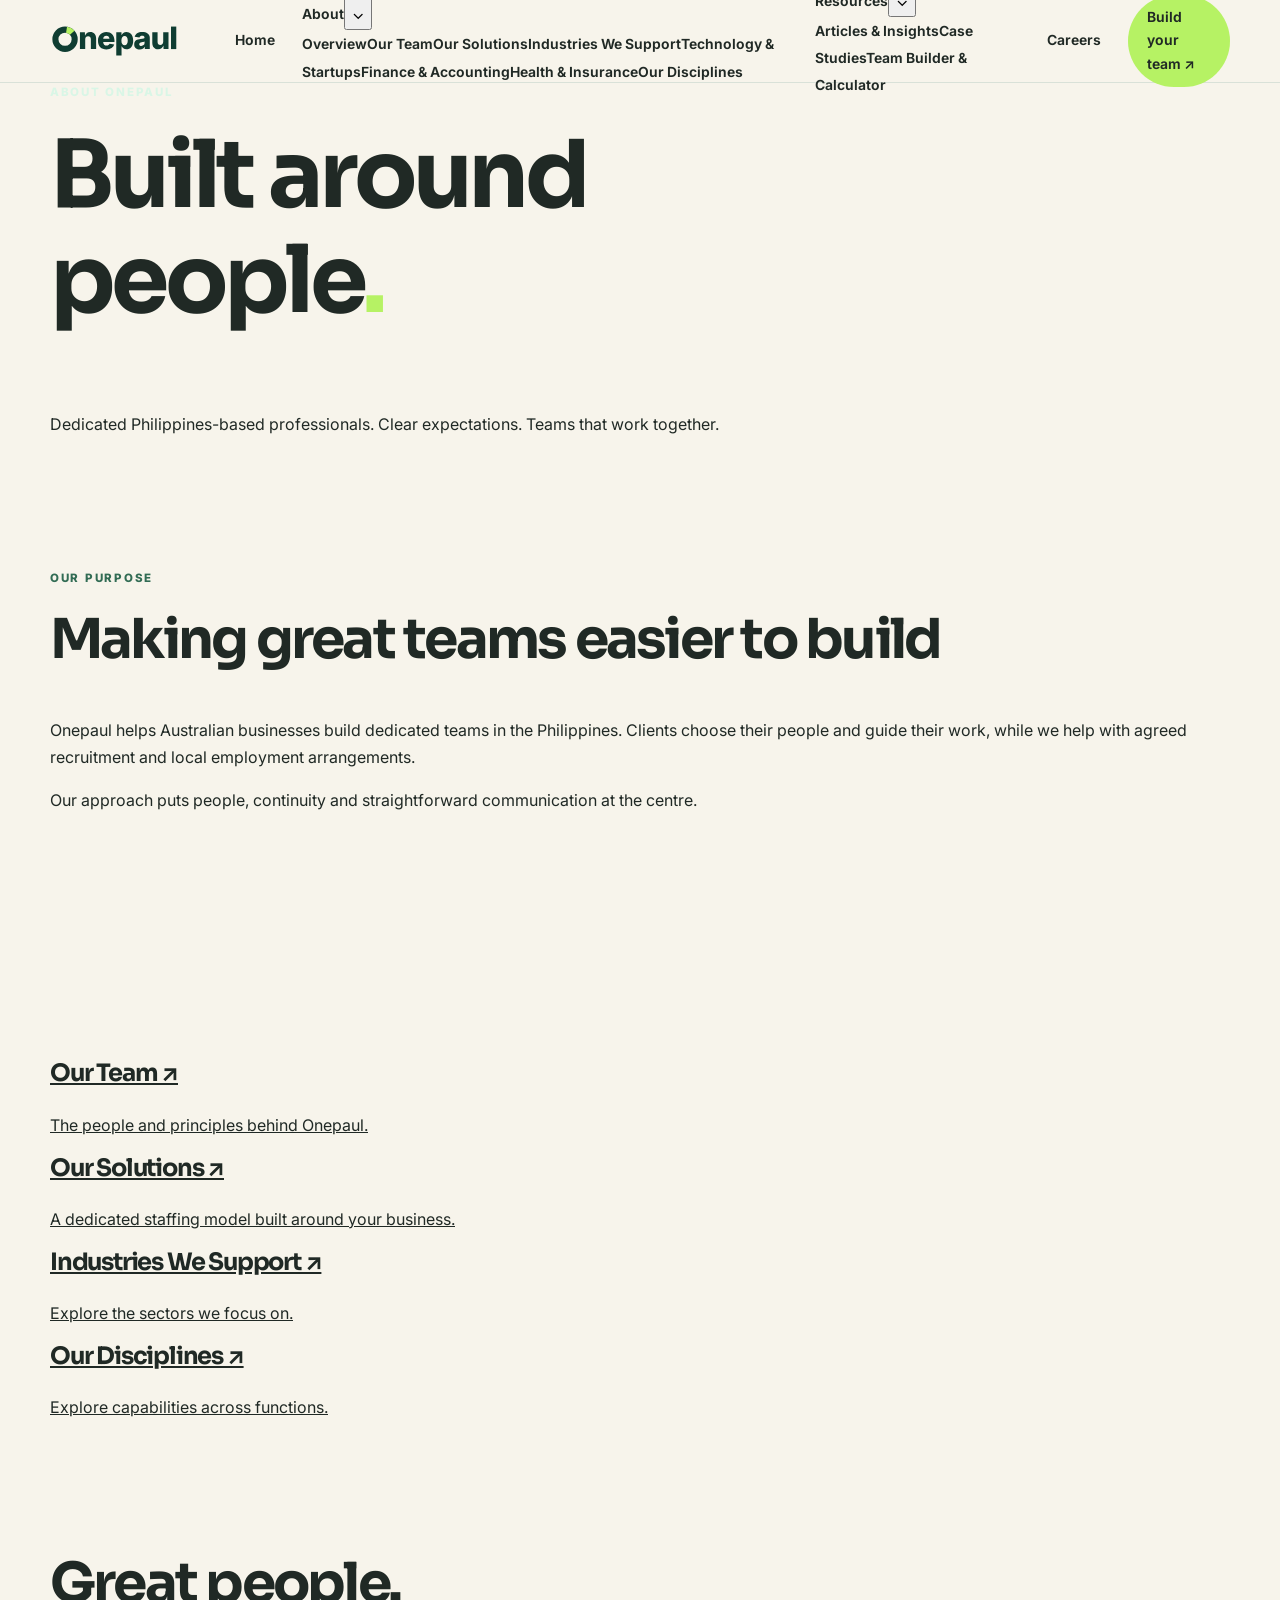
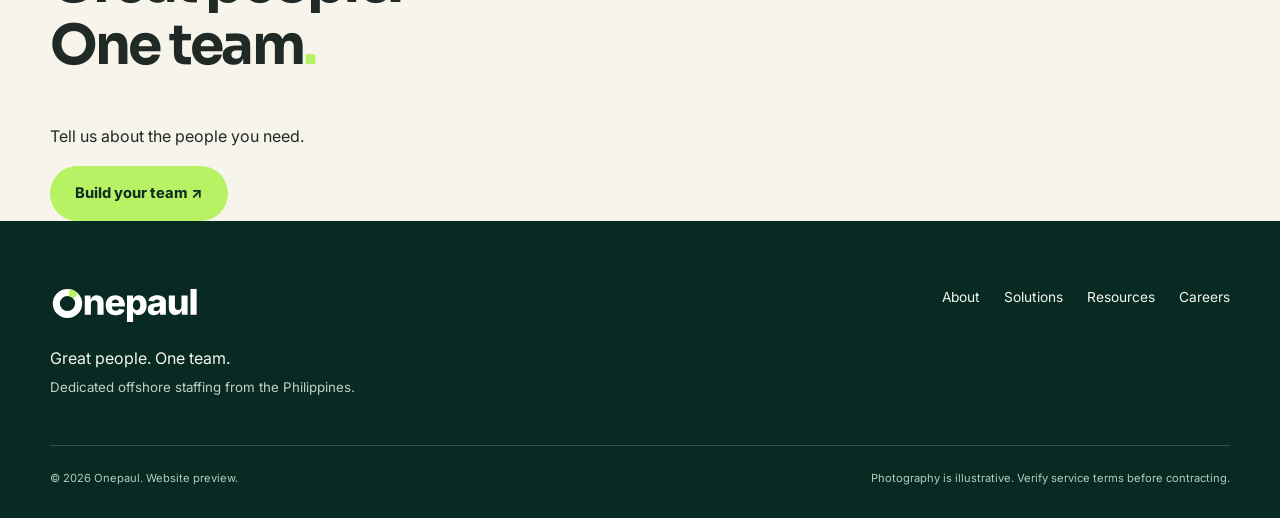
==== about/index.html @ bb3d9148 "Add About page" ====
<!doctype html><html lang="en-AU"><head><meta charset="utf-8"><meta name="viewport" content="width=device-width,initial-scale=1"><meta name="theme-color" content="#0f3d32"><title>About | Onepaul</title><meta name="description" content="Onepaul's people-first approach to dedicated offshore staffing."><link rel="icon" href="/assets/brandmark.svg" type="image/svg+xml"><link rel="preconnect" href="https://fonts.googleapis.com"><link rel="preconnect" href="https://fonts.gstatic.com" crossorigin><link href="https://fonts.googleapis.com/css2?family=Inter:wght@400;500;600;700&family=Sora:wght@400;500;600;700;800&display=swap" rel="stylesheet"><link rel="stylesheet" href="/styles.css"></head><body><header class="header"><div class="shell nav"><a href="/" class="brand" aria-label="Onepaul home"><img src="/assets/logo.svg" alt="Onepaul"></a><button class="menu-btn" type="button" aria-expanded="false" aria-controls="nav-menu">Menu ☰</button><nav id="nav-menu" aria-label="Main navigation"><a href="/">Home</a><div class="nav-dropdown"><a href="/about/">About</a><button type="button" class="submenu-toggle" aria-expanded="false" aria-label="Toggle About menu">⌄</button><div class="submenu"><a href="/about/">Overview</a><a href="/about/team/">Our Team</a><a href="/about/solutions/">Our Solutions</a><a href="/about/industries/">Industries We Support</a><a class="subitem" href="/about/industries/technology-startups/">Technology & Startups</a><a class="subitem" href="/about/industries/finance-accounting/">Finance & Accounting</a><a class="subitem" href="/about/industries/health-insurance/">Health & Insurance</a><a href="/about/disciplines/">Our Disciplines</a></div></div><div class="nav-dropdown"><a href="/resources/">Resources</a><button type="button" class="submenu-toggle" aria-expanded="false" aria-label="Toggle Resources menu">⌄</button><div class="submenu"><a href="/resources/articles/">Articles & Insights</a><a href="/resources/case-studies/">Case Studies</a><a href="/resources/team-builder/">Team Builder & Calculator</a></div></div><a href="/careers/">Careers</a><a class="nav-action" href="/#contact">Build your team ↗</a></nav></div></header><main><section class="subhero"><div class="shell"><p class="eyebrow light">ABOUT ONEPAUL</p><h1>Built around<br>people<span class='lime'>.</span></h1><p>Dedicated Philippines-based professionals. Clear expectations. Teams that work together.</p></div></section><section class="section sub-section"><div class="shell editorial"><p class="eyebrow">OUR PURPOSE</p><h2>Making great teams easier to build</h2><p>Onepaul helps Australian businesses build dedicated teams in the Philippines. Clients choose their people and guide their work, while we help with agreed recruitment and local employment arrangements.</p><p>Our approach puts people, continuity and straightforward communication at the centre.</p></div></section><section class="section sub-section"><div class="shell link-grid"><a class="link-card" href="/about/team/"><h3>Our Team ↗</h3><p>The people and principles behind Onepaul.</p></a><a class="link-card" href="/about/solutions/"><h3>Our Solutions ↗</h3><p>A dedicated staffing model built around your business.</p></a><a class="link-card" href="/about/industries/"><h3>Industries We Support ↗</h3><p>Explore the sectors we focus on.</p></a><a class="link-card" href="/about/disciplines/"><h3>Our Disciplines ↗</h3><p>Explore capabilities across functions.</p></a></div></section><section class="page-cta"><div class="shell"><h2>Great people.<br>One team<span class="lime">.</span></h2><p>Tell us about the people you need.</p><a class="button button-lime" href="/#contact">Build your team ↗</a></div></section></main><footer><div class="shell footer-top"><div><a href="/"><img src="/assets/logo-white.svg" alt="Onepaul"></a><p>Great people. One team.</p><small>Dedicated offshore staffing from the Philippines.</small></div><div class="footer-links"><a href="/about/">About</a><a href="/about/solutions/">Solutions</a><a href="/resources/">Resources</a><a href="/careers/">Careers</a></div></div><div class="shell footer-bottom"><small>© 2026 Onepaul. Website preview.</small><small>Photography is illustrative. Verify service terms before contracting.</small></div></footer><script src="/script.js"></script></body></html>
---- styles.css ----
:root{--green:#0f3d32;--forest:#092f27;--lime:#b6f264;--cream:#f7f4eb;--ink:#202925;--muted:#5b675f;--white:#fff;--radius:18px}*{box-sizing:border-box}html{scroll-behavior:smooth}body{margin:0;background:var(--cream);color:var(--ink);font:16px/1.7 Inter,Arial,sans-serif}h1,h2,h3,p{margin-top:0}h1,h2,h3{font-family:Sora,Inter,sans-serif;line-height:1.13;letter-spacing:-.05em}h1{font-size:clamp(3.4rem,7.3vw,7rem)}h2{font-size:clamp(2.3rem,4.3vw,4.6rem)}h3{font-size:1.5rem}a{color:inherit}button,input,textarea{font:inherit}button,a{ -webkit-tap-highlight-color:transparent}a:focus-visible,button:focus-visible,summary:focus-visible{outline:3px solid #75b529;outline-offset:4px}.shell{width:min(1180px,calc(100% - 48px));margin:auto}.header{position:sticky;top:0;z-index:30;background:rgba(247,244,235,.97);border-bottom:1px solid #d9e1d8;backdrop-filter:blur(15px)}.nav{height:82px;display:flex;align-items:center;justify-content:space-between;gap:30px}.brand img{display:block;width:155px;height:auto}.nav nav{display:flex;align-items:center;gap:27px}.nav nav a{text-decoration:none;font-size:.87rem;font-weight:650}.nav nav a:hover,.footer-links a:hover{color:#5f8234}.nav-action{background:var(--lime);border-radius:99px;padding:11px 19px}.menu-btn{display:none;border:1px solid #bac8bc;background:transparent;border-radius:8px;padding:8px 12px}.hero{min-height:660px;position:relative;isolation:isolate;display:flex;align-items:center;background:var(--green);color:white}.hero-photo,.hero-overlay{position:absolute;inset:0;z-index:-1}.hero-photo{background:url('https://images.pexels.com/photos/7653580/pexels-photo-7653580.jpeg?auto=compress&cs=tinysrgb&w=1800') center 44%/cover no-repeat}.hero-overlay{background:linear-gradient(90deg,rgba(5,35,26,.96),rgba(5,35,26,.87) 40%,rgba(5,35,26,.15))}.hero-inner{padding:110px 0 120px}.hero-copy{max-width:730px}.hero h1{margin:16px 0 26px}.hero-copy>p:not(.eyebrow){font-size:1.22rem;line-height:1.7;max-width:580px}.eyebrow{font-weight:800;letter-spacing:.15em;font-size:.72rem;color:#326c54;margin-bottom:20px}.eyebrow.light{color:#d9f6e6}.lime{color:var(--lime)}.actions{display:flex;align-items:center;gap:30px;flex-wrap:wrap;margin-top:36px}.button{display:inline-block;padding:15px 25px;border-radius:99px;text-decoration:none;font-weight:750;font-size:.92rem;transition:transform .2s,background .2s}.button:hover{transform:translateY(-2px)}.button-lime{background:var(--lime);color:#142d22}.button-green{background:var(--green);color:white}.text-link{text-decoration:none;font-weight:750;border-bottom:2px solid currentColor;padding-bottom:3px}.hero-link{color:white}.photo-disclosure{position:absolute;bottom:14px;right:24px;color:#e5e8df;font-size:.7rem}.promises{background:#e8eddd}.promises-inner{display:grid;grid-template-columns:repeat(4,1fr);gap:20px;padding:28px 0}.promises-inner>div{display:flex;flex-direction:column;padding-left:22px;border-left:2px solid var(--green)}.promises strong{font-size:.91rem}.promises span{font-size:.76rem;color:var(--muted)}.section{padding:115px 0;scroll-margin-top:80px}.split{display:grid;grid-template-columns:1fr 1fr;gap:90px;align-items:start}.split em{font-style:normal;color:#306d53}.body-copy{padding-top:50px}.body-copy p,.section-head>p{color:#58645c}.lead{font-size:1.32rem!important;color:var(--ink)!important;font-weight:700}.section-head{display:flex;align-items:end;justify-content:space-between;gap:40px;margin-bottom:40px}.section-head>p{max-width:350px}.talent{background:#ecf0e6}.cards{display:grid;grid-template-columns:repeat(3,1fr);gap:22px}.talent-card{border-radius:15px;overflow:hidden;background:white;box-shadow:0 6px 20px #1b38220a}.talent-photo{height:260px;background-position:center;background-size:cover}.photo-tech{background-image:url('https://images.pexels.com/photos/3866432/pexels-photo-3866432.jpeg?auto=compress&cs=tinysrgb&w=800')}.photo-data{background-image:url('https://images.pexels.com/photos/8101573/pexels-photo-8101573.jpeg?auto=compress&cs=tinysrgb&w=800')}.photo-gtm{background-image:url('https://images.pexels.com/photos/7653580/pexels-photo-7653580.jpeg?auto=compress&cs=tinysrgb&w=800')}.talent-description{padding:28px}.talent-description span{font-size:.66rem;color:#55715e;letter-spacing:.12em;font-weight:750}.talent-description h3{margin:10px 0 12px}.talent-description p{color:var(--muted);margin-bottom:0;font-size:.91rem}.under-cards{margin-top:30px}.under-cards a{font-weight:750}.people-panel{display:grid;grid-template-columns:1fr 1fr;background:var(--green);color:white;min-height:520px}.people-image{background:url('https://images.pexels.com/photos/8101573/pexels-photo-8101573.jpeg?auto=compress&cs=tinysrgb&w=1300') center/cover}.people-message{padding:clamp(45px,7vw,100px);align-self:center}.people-message p:not(.eyebrow){max-width:540px;color:#e1ede5}.people-message .button{margin-top:20px}.steps{display:grid;grid-template-columns:repeat(4,1fr);gap:22px}.steps article{border-top:2px solid #174739;padding-top:20px}.steps b{color:#478068;font:700 1rem Sora}.steps h3{font-size:1.25rem;margin:22px 0 10px}.steps p{font-size:.9rem;color:var(--muted)}.pricing{background:var(--green);color:white}.pricing-grid{display:grid;grid-template-columns:1.1fr .9fr;gap:85px;align-items:center}.pricing-grid>div:first-child>p:not(.eyebrow){color:#d6e7de;max-width:490px}.price-card{border-radius:15px;background:var(--cream);color:var(--ink);padding:40px}.price-card .eyebrow{margin-bottom:10px}.amount{font:750 clamp(2.6rem,4.5vw,4rem) Sora;letter-spacing:-.07em;white-space:nowrap;margin-bottom:20px}.amount small{font:500 .95rem Inter;letter-spacing:0}.price-card hr{border:0;border-top:1px solid #c9d4c7;margin:25px 0}.price-card p{color:#58645c}.price-card>small{color:#657268;display:block;font-size:.74rem}.faq-grid{display:grid;grid-template-columns:.8fr 1.2fr;gap:80px}.faq-items details{border-bottom:1px solid #c6d0c6;padding:20px 0}.faq-items summary{cursor:pointer;font-weight:750;list-style-position:outside}.faq-items p{color:var(--muted);margin:15px 0 0}.contact{background:#e8eddf}.contact-grid{display:grid;grid-template-columns:1fr 1fr;gap:90px;align-items:center}.contact-card{padding:44px;background:white;border-radius:15px;box-shadow:0 10px 35px #133d2410}.contact-card p{color:var(--muted)}.contact-card .lead{margin-bottom:18px}.contact-card small{display:block;font-size:.74rem;margin-top:18px;color:#606d61}footer{background:#092a22;color:#f3f7ed;padding:65px 0 30px}.footer-top{display:flex;justify-content:space-between;gap:40px}.footer-top img{width:180px;height:auto;display:block;margin-bottom:20px}.footer-top p{margin-bottom:0}.footer-top small{color:#c2d0c7}.footer-links{display:flex;gap:24px;flex-wrap:wrap;align-content:flex-start}.footer-links a{text-decoration:none;font-size:.86rem}.footer-bottom{border-top:1px solid #335447;margin-top:45px;padding-top:23px;display:flex;justify-content:space-between;gap:30px;color:#b5cbbf}.footer-bottom small{max-width:480px;font-size:.7rem}@media(max-width:980px){.nav nav{gap:13px}.nav nav a{font-size:.75rem}.split,.pricing-grid,.contact-grid{gap:45px}.section{padding:80px 0}.talent-photo{height:195px}}@media(max-width:720px){.shell{width:min(100% - 36px,1180px)}.nav{height:72px}.brand img{width:130px}.menu-btn{display:block}.nav nav{display:none;position:absolute;top:72px;left:0;right:0;padding:20px;background:var(--cream);box-shadow:0 10px 20px #0002;flex-direction:column;align-items:stretch;gap:0}.nav nav.open{display:flex}.nav nav a{font-size:.98rem;padding:11px}.nav-action{text-align:center;margin-top:8px}.hero{min-height:560px}.hero-inner{padding:75px 0 95px}.hero-overlay{background:linear-gradient(90deg,rgba(5,35,26,.94),rgba(5,35,26,.52))}.hero-copy>p:not(.eyebrow){font-size:1.06rem}.hero h1{font-size:clamp(3.25rem,12vw,5rem)}.photo-disclosure{left:18px;right:18px}.promises-inner{grid-template-columns:1fr 1fr}.split,.pricing-grid,.faq-grid,.contact-grid{grid-template-columns:1fr;gap:25px}.body-copy{padding:0}.section-head{display:block}.cards{grid-template-columns:1fr}.talent-photo{height:280px}.people-panel{grid-template-columns:1fr}.people-image{height:330px}.people-message{padding:48px 28px}.steps{grid-template-columns:1fr 1fr}.footer-top,.footer-bottom{display:block}.footer-links{margin-top:30px}.footer-bottom small{display:block;margin:10px 0}.amount{white-space:normal}}@media(max-width:430px){.steps,.promises-inner{grid-template-columns:1fr}.hero h1{font-size:3.2rem}.section{padding:65px 0}.price-card{padding:26px}.talent-photo{height:230px}}@media(prefers-reduced-motion:reduce){html{scroll-behavior:auto}*{transition:none!important}}
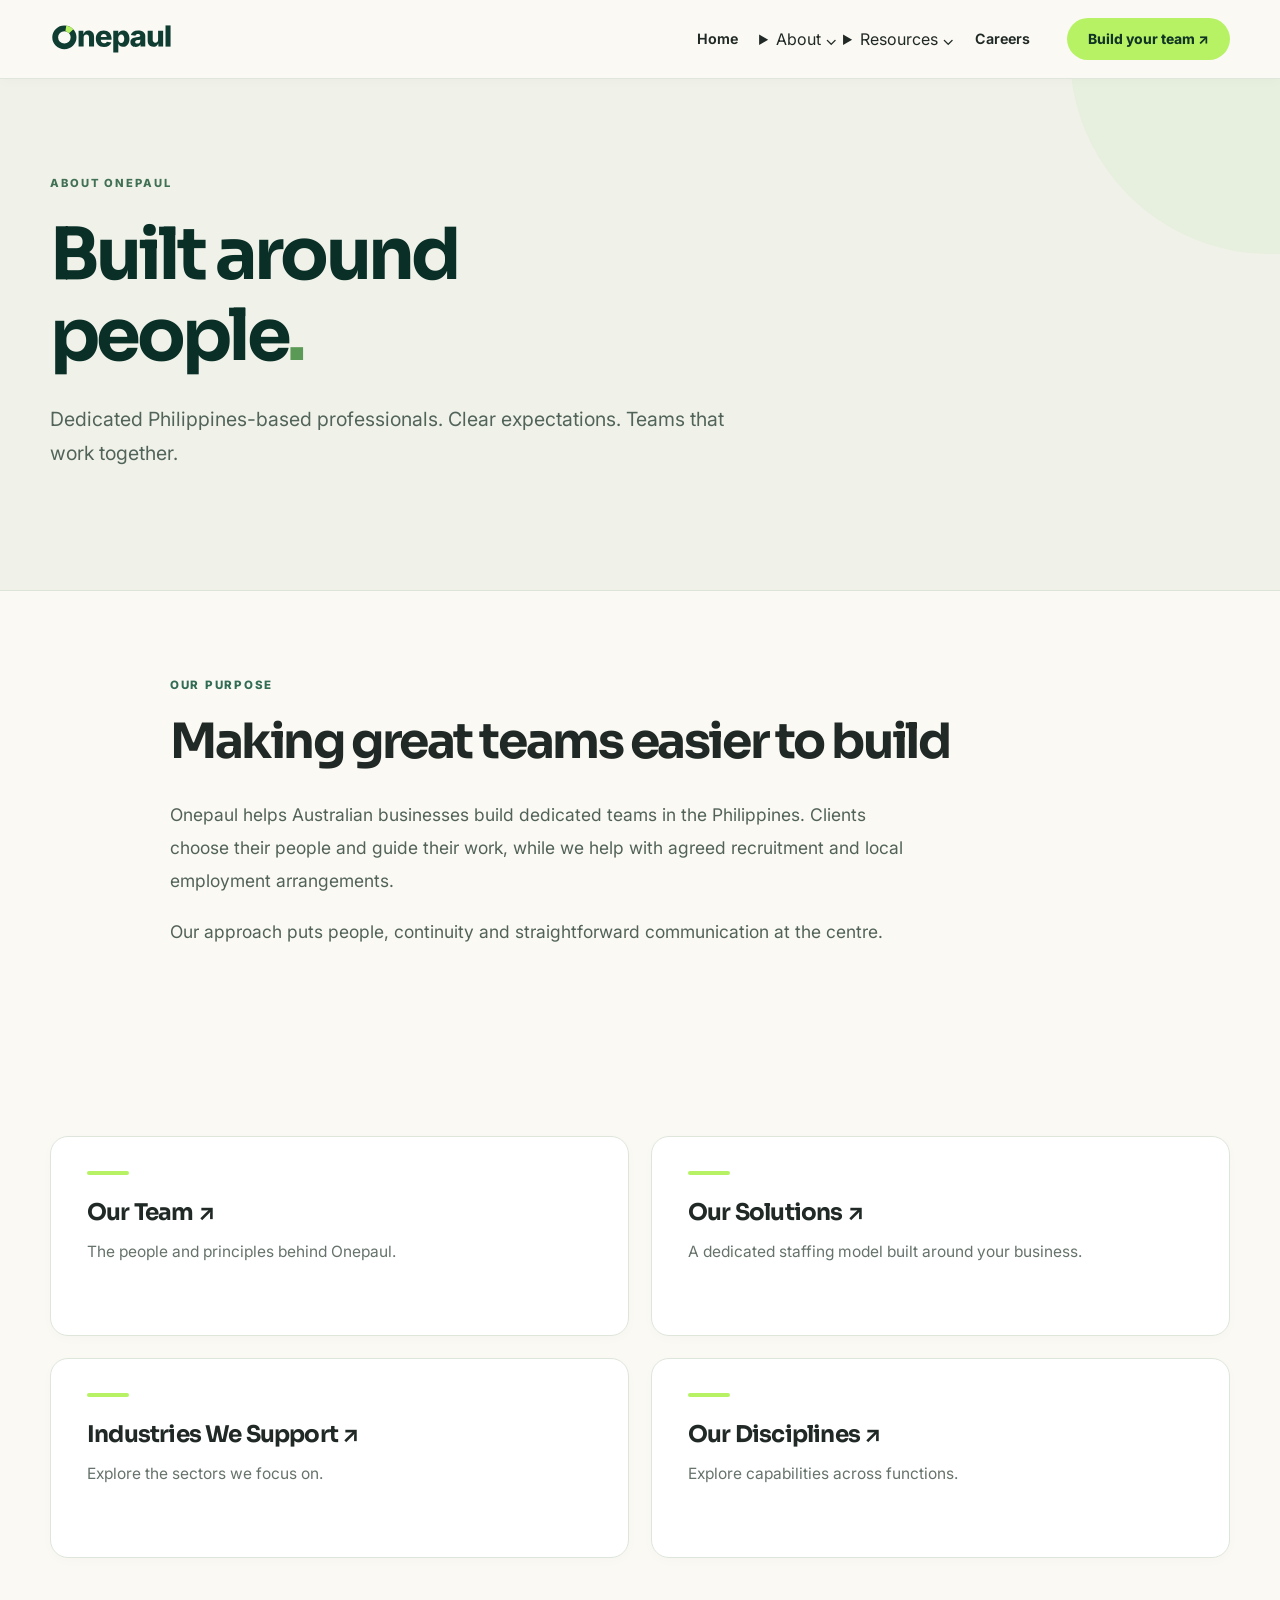
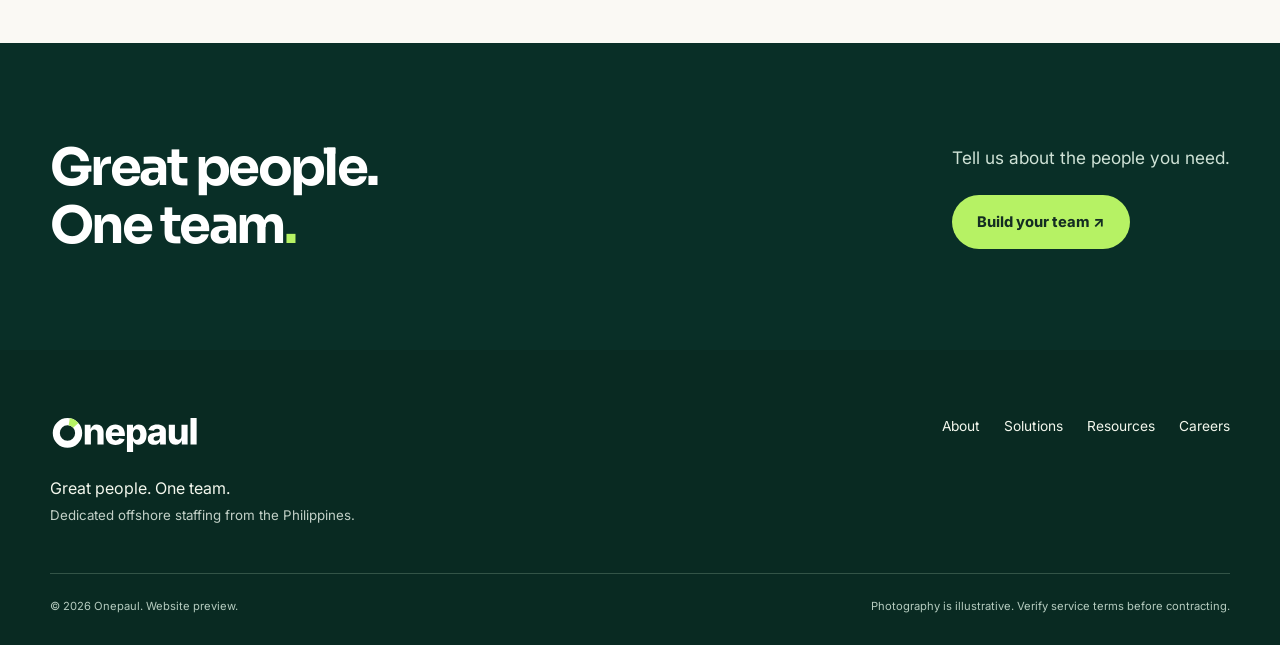
==== commit 4f475de1: "Replace fragile dropdown header with native closed menus on about/index.html" ====
--- a/about/index.html
+++ b/about/index.html
@@ -1 +1 @@
-<!doctype html><html lang="en-AU"><head><meta charset="utf-8"><meta name="viewport" content="width=device-width,initial-scale=1"><meta name="theme-color" content="#0f3d32"><title>About | Onepaul</title><meta name="description" content="Onepaul's people-first approach to dedicated offshore staffing."><link rel="icon" href="/assets/brandmark.svg" type="image/svg+xml"><link rel="preconnect" href="https://fonts.googleapis.com"><link rel="preconnect" href="https://fonts.gstatic.com" crossorigin><link href="https://fonts.googleapis.com/css2?family=Inter:wght@400;500;600;700&family=Sora:wght@400;500;600;700;800&display=swap" rel="stylesheet"><link rel="stylesheet" href="/styles.css"></head><body><header class="header"><div class="shell nav"><a href="/" class="brand" aria-label="Onepaul home"><img src="/assets/logo.svg" alt="Onepaul"></a><button class="menu-btn" type="button" aria-expanded="false" aria-controls="nav-menu">Menu ☰</button><nav id="nav-menu" aria-label="Main navigation"><a href="/">Home</a><div class="nav-dropdown"><a href="/about/">About</a><button type="button" class="submenu-toggle" aria-expanded="false" aria-label="Toggle About menu">⌄</button><div class="submenu"><a href="/about/">Overview</a><a href="/about/team/">Our Team</a><a href="/about/solutions/">Our Solutions</a><a href="/about/industries/">Industries We Support</a><a class="subitem" href="/about/industries/technology-startups/">Technology & Startups</a><a class="subitem" href="/about/industries/finance-accounting/">Finance & Accounting</a><a class="subitem" href="/about/industries/health-insurance/">Health & Insurance</a><a href="/about/disciplines/">Our Disciplines</a></div></div><div class="nav-dropdown"><a href="/resources/">Resources</a><button type="button" class="submenu-toggle" aria-expanded="false" aria-label="Toggle Resources menu">⌄</button><div class="submenu"><a href="/resources/articles/">Articles & Insights</a><a href="/resources/case-studies/">Case Studies</a><a href="/resources/team-builder/">Team Builder & Calculator</a></div></div><a href="/careers/">Careers</a><a class="nav-action" href="/#contact">Build your team ↗</a></nav></div></header><main><section class="subhero"><div class="shell"><p class="eyebrow light">ABOUT ONEPAUL</p><h1>Built around<br>people<span class='lime'>.</span></h1><p>Dedicated Philippines-based professionals. Clear expectations. Teams that work together.</p></div></section><section class="section sub-section"><div class="shell editorial"><p class="eyebrow">OUR PURPOSE</p><h2>Making great teams easier to build</h2><p>Onepaul helps Australian businesses build dedicated teams in the Philippines. Clients choose their people and guide their work, while we help with agreed recruitment and local employment arrangements.</p><p>Our approach puts people, continuity and straightforward communication at the centre.</p></div></section><section class="section sub-section"><div class="shell link-grid"><a class="link-card" href="/about/team/"><h3>Our Team ↗</h3><p>The people and principles behind Onepaul.</p></a><a class="link-card" href="/about/solutions/"><h3>Our Solutions ↗</h3><p>A dedicated staffing model built around your business.</p></a><a class="link-card" href="/about/industries/"><h3>Industries We Support ↗</h3><p>Explore the sectors we focus on.</p></a><a class="link-card" href="/about/disciplines/"><h3>Our Disciplines ↗</h3><p>Explore capabilities across functions.</p></a></div></section><section class="page-cta"><div class="shell"><h2>Great people.<br>One team<span class="lime">.</span></h2><p>Tell us about the people you need.</p><a class="button button-lime" href="/#contact">Build your team ↗</a></div></section></main><footer><div class="shell footer-top"><div><a href="/"><img src="/assets/logo-white.svg" alt="Onepaul"></a><p>Great people. One team.</p><small>Dedicated offshore staffing from the Philippines.</small></div><div class="footer-links"><a href="/about/">About</a><a href="/about/solutions/">Solutions</a><a href="/resources/">Resources</a><a href="/careers/">Careers</a></div></div><div class="shell footer-bottom"><small>© 2026 Onepaul. Website preview.</small><small>Photography is illustrative. Verify service terms before contracting.</small></div></footer><script src="/script.js"></script></body></html>+<!doctype html><html lang="en-AU"><head><meta charset="utf-8"><meta name="viewport" content="width=device-width,initial-scale=1"><meta name="theme-color" content="#0f3d32"><title>About | Onepaul</title><meta name="description" content="Onepaul's people-first approach to dedicated offshore staffing."><link rel="icon" href="/assets/brandmark.svg" type="image/svg+xml"><link rel="preconnect" href="https://fonts.googleapis.com"><link rel="preconnect" href="https://fonts.gstatic.com" crossorigin><link href="https://fonts.googleapis.com/css2?family=Inter:wght@400;500;600;700&family=Sora:wght@400;500;600;700;800&display=swap" rel="stylesheet"><link rel="stylesheet" href="/styles.css?v=20261117-4"><link rel="stylesheet" href="/navigation.css?v=20261117-4"></head><body><header class="header"><div class="shell nav nav-v3"><a class="brand" href="/" aria-label="Onepaul home"><img src="/assets/logo.svg" alt="Onepaul"></a><button type="button" class="menu-btn" aria-controls="nav-menu" aria-expanded="false">Menu ☰</button><nav id="nav-menu" aria-label="Main navigation"><a class="top-link" href="/">Home</a><details class="site-menu"><summary>About <span aria-hidden="true">⌄</span></summary><div class="site-submenu"><a href="/about/">About Onepaul</a><a href="/about/team/">Our Team</a><a href="/about/solutions/">Our Solutions</a><a href="/about/industries/">Industries We Support</a><a class="subitem" href="/about/industries/technology-startups/">Technology &amp; Startups</a><a class="subitem" href="/about/industries/finance-accounting/">Finance &amp; Accounting</a><a class="subitem" href="/about/industries/health-insurance/">Health &amp; Insurance</a><a href="/about/disciplines/">Our Disciplines</a></div></details><details class="site-menu"><summary>Resources <span aria-hidden="true">⌄</span></summary><div class="site-submenu"><a href="/resources/">Resources Overview</a><a href="/resources/articles/">Articles &amp; Insights</a><a href="/resources/case-studies/">Case Studies</a><a href="/resources/team-builder/">Team Builder &amp; Calculator</a></div></details><a class="top-link" href="/careers/">Careers</a><a class="nav-action" href="/#contact">Build your team ↗</a></nav></div></header><main><section class="subhero"><div class="shell"><p class="eyebrow light">ABOUT ONEPAUL</p><h1>Built around<br>people<span class='lime'>.</span></h1><p>Dedicated Philippines-based professionals. Clear expectations. Teams that work together.</p></div></section><section class="section sub-section"><div class="shell editorial"><p class="eyebrow">OUR PURPOSE</p><h2>Making great teams easier to build</h2><p>Onepaul helps Australian businesses build dedicated teams in the Philippines. Clients choose their people and guide their work, while we help with agreed recruitment and local employment arrangements.</p><p>Our approach puts people, continuity and straightforward communication at the centre.</p></div></section><section class="section sub-section"><div class="shell link-grid"><a class="link-card" href="/about/team/"><h3>Our Team ↗</h3><p>The people and principles behind Onepaul.</p></a><a class="link-card" href="/about/solutions/"><h3>Our Solutions ↗</h3><p>A dedicated staffing model built around your business.</p></a><a class="link-card" href="/about/industries/"><h3>Industries We Support ↗</h3><p>Explore the sectors we focus on.</p></a><a class="link-card" href="/about/disciplines/"><h3>Our Disciplines ↗</h3><p>Explore capabilities across functions.</p></a></div></section><section class="page-cta"><div class="shell"><h2>Great people.<br>One team<span class="lime">.</span></h2><p>Tell us about the people you need.</p><a class="button button-lime" href="/#contact">Build your team ↗</a></div></section></main><footer><div class="shell footer-top"><div><a href="/"><img src="/assets/logo-white.svg" alt="Onepaul"></a><p>Great people. One team.</p><small>Dedicated offshore staffing from the Philippines.</small></div><div class="footer-links"><a href="/about/">About</a><a href="/about/solutions/">Solutions</a><a href="/resources/">Resources</a><a href="/careers/">Careers</a></div></div><div class="shell footer-bottom"><small>© 2026 Onepaul. Website preview.</small><small>Photography is illustrative. Verify service terms before contracting.</small></div></footer><script src="/script.js?v=20261117-4"></script></body></html>
--- a/styles.css
+++ b/styles.css
@@ -1 +1,113 @@
-:root{--green:#0f3d32;--forest:#092f27;--lime:#b6f264;--cream:#f7f4eb;--ink:#202925;--muted:#5b675f;--white:#fff;--radius:18px}*{box-sizing:border-box}html{scroll-behavior:smooth}body{margin:0;background:var(--cream);color:var(--ink);font:16px/1.7 Inter,Arial,sans-serif}h1,h2,h3,p{margin-top:0}h1,h2,h3{font-family:Sora,Inter,sans-serif;line-height:1.13;letter-spacing:-.05em}h1{font-size:clamp(3.4rem,7.3vw,7rem)}h2{font-size:clamp(2.3rem,4.3vw,4.6rem)}h3{font-size:1.5rem}a{color:inherit}button,input,textarea{font:inherit}button,a{ -webkit-tap-highlight-color:transparent}a:focus-visible,button:focus-visible,summary:focus-visible{outline:3px solid #75b529;outline-offset:4px}.shell{width:min(1180px,calc(100% - 48px));margin:auto}.header{position:sticky;top:0;z-index:30;background:rgba(247,244,235,.97);border-bottom:1px solid #d9e1d8;backdrop-filter:blur(15px)}.nav{height:82px;display:flex;align-items:center;justify-content:space-between;gap:30px}.brand img{display:block;width:155px;height:auto}.nav nav{display:flex;align-items:center;gap:27px}.nav nav a{text-decoration:none;font-size:.87rem;font-weight:650}.nav nav a:hover,.footer-links a:hover{color:#5f8234}.nav-action{background:var(--lime);border-radius:99px;padding:11px 19px}.menu-btn{display:none;border:1px solid #bac8bc;background:transparent;border-radius:8px;padding:8px 12px}.hero{min-height:660px;position:relative;isolation:isolate;display:flex;align-items:center;background:var(--green);color:white}.hero-photo,.hero-overlay{position:absolute;inset:0;z-index:-1}.hero-photo{background:url('https://images.pexels.com/photos/7653580/pexels-photo-7653580.jpeg?auto=compress&cs=tinysrgb&w=1800') center 44%/cover no-repeat}.hero-overlay{background:linear-gradient(90deg,rgba(5,35,26,.96),rgba(5,35,26,.87) 40%,rgba(5,35,26,.15))}.hero-inner{padding:110px 0 120px}.hero-copy{max-width:730px}.hero h1{margin:16px 0 26px}.hero-copy>p:not(.eyebrow){font-size:1.22rem;line-height:1.7;max-width:580px}.eyebrow{font-weight:800;letter-spacing:.15em;font-size:.72rem;color:#326c54;margin-bottom:20px}.eyebrow.light{color:#d9f6e6}.lime{color:var(--lime)}.actions{display:flex;align-items:center;gap:30px;flex-wrap:wrap;margin-top:36px}.button{display:inline-block;padding:15px 25px;border-radius:99px;text-decoration:none;font-weight:750;font-size:.92rem;transition:transform .2s,background .2s}.button:hover{transform:translateY(-2px)}.button-lime{background:var(--lime);color:#142d22}.button-green{background:var(--green);color:white}.text-link{text-decoration:none;font-weight:750;border-bottom:2px solid currentColor;padding-bottom:3px}.hero-link{color:white}.photo-disclosure{position:absolute;bottom:14px;right:24px;color:#e5e8df;font-size:.7rem}.promises{background:#e8eddd}.promises-inner{display:grid;grid-template-columns:repeat(4,1fr);gap:20px;padding:28px 0}.promises-inner>div{display:flex;flex-direction:column;padding-left:22px;border-left:2px solid var(--green)}.promises strong{font-size:.91rem}.promises span{font-size:.76rem;color:var(--muted)}.section{padding:115px 0;scroll-margin-top:80px}.split{display:grid;grid-template-columns:1fr 1fr;gap:90px;align-items:start}.split em{font-style:normal;color:#306d53}.body-copy{padding-top:50px}.body-copy p,.section-head>p{color:#58645c}.lead{font-size:1.32rem!important;color:var(--ink)!important;font-weight:700}.section-head{display:flex;align-items:end;justify-content:space-between;gap:40px;margin-bottom:40px}.section-head>p{max-width:350px}.talent{background:#ecf0e6}.cards{display:grid;grid-template-columns:repeat(3,1fr);gap:22px}.talent-card{border-radius:15px;overflow:hidden;background:white;box-shadow:0 6px 20px #1b38220a}.talent-photo{height:260px;background-position:center;background-size:cover}.photo-tech{background-image:url('https://images.pexels.com/photos/3866432/pexels-photo-3866432.jpeg?auto=compress&cs=tinysrgb&w=800')}.photo-data{background-image:url('https://images.pexels.com/photos/8101573/pexels-photo-8101573.jpeg?auto=compress&cs=tinysrgb&w=800')}.photo-gtm{background-image:url('https://images.pexels.com/photos/7653580/pexels-photo-7653580.jpeg?auto=compress&cs=tinysrgb&w=800')}.talent-description{padding:28px}.talent-description span{font-size:.66rem;color:#55715e;letter-spacing:.12em;font-weight:750}.talent-description h3{margin:10px 0 12px}.talent-description p{color:var(--muted);margin-bottom:0;font-size:.91rem}.under-cards{margin-top:30px}.under-cards a{font-weight:750}.people-panel{display:grid;grid-template-columns:1fr 1fr;background:var(--green);color:white;min-height:520px}.people-image{background:url('https://images.pexels.com/photos/8101573/pexels-photo-8101573.jpeg?auto=compress&cs=tinysrgb&w=1300') center/cover}.people-message{padding:clamp(45px,7vw,100px);align-self:center}.people-message p:not(.eyebrow){max-width:540px;color:#e1ede5}.people-message .button{margin-top:20px}.steps{display:grid;grid-template-columns:repeat(4,1fr);gap:22px}.steps article{border-top:2px solid #174739;padding-top:20px}.steps b{color:#478068;font:700 1rem Sora}.steps h3{font-size:1.25rem;margin:22px 0 10px}.steps p{font-size:.9rem;color:var(--muted)}.pricing{background:var(--green);color:white}.pricing-grid{display:grid;grid-template-columns:1.1fr .9fr;gap:85px;align-items:center}.pricing-grid>div:first-child>p:not(.eyebrow){color:#d6e7de;max-width:490px}.price-card{border-radius:15px;background:var(--cream);color:var(--ink);padding:40px}.price-card .eyebrow{margin-bottom:10px}.amount{font:750 clamp(2.6rem,4.5vw,4rem) Sora;letter-spacing:-.07em;white-space:nowrap;margin-bottom:20px}.amount small{font:500 .95rem Inter;letter-spacing:0}.price-card hr{border:0;border-top:1px solid #c9d4c7;margin:25px 0}.price-card p{color:#58645c}.price-card>small{color:#657268;display:block;font-size:.74rem}.faq-grid{display:grid;grid-template-columns:.8fr 1.2fr;gap:80px}.faq-items details{border-bottom:1px solid #c6d0c6;padding:20px 0}.faq-items summary{cursor:pointer;font-weight:750;list-style-position:outside}.faq-items p{color:var(--muted);margin:15px 0 0}.contact{background:#e8eddf}.contact-grid{display:grid;grid-template-columns:1fr 1fr;gap:90px;align-items:center}.contact-card{padding:44px;background:white;border-radius:15px;box-shadow:0 10px 35px #133d2410}.contact-card p{color:var(--muted)}.contact-card .lead{margin-bottom:18px}.contact-card small{display:block;font-size:.74rem;margin-top:18px;color:#606d61}footer{background:#092a22;color:#f3f7ed;padding:65px 0 30px}.footer-top{display:flex;justify-content:space-between;gap:40px}.footer-top img{width:180px;height:auto;display:block;margin-bottom:20px}.footer-top p{margin-bottom:0}.footer-top small{color:#c2d0c7}.footer-links{display:flex;gap:24px;flex-wrap:wrap;align-content:flex-start}.footer-links a{text-decoration:none;font-size:.86rem}.footer-bottom{border-top:1px solid #335447;margin-top:45px;padding-top:23px;display:flex;justify-content:space-between;gap:30px;color:#b5cbbf}.footer-bottom small{max-width:480px;font-size:.7rem}@media(max-width:980px){.nav nav{gap:13px}.nav nav a{font-size:.75rem}.split,.pricing-grid,.contact-grid{gap:45px}.section{padding:80px 0}.talent-photo{height:195px}}@media(max-width:720px){.shell{width:min(100% - 36px,1180px)}.nav{height:72px}.brand img{width:130px}.menu-btn{display:block}.nav nav{display:none;position:absolute;top:72px;left:0;right:0;padding:20px;background:var(--cream);box-shadow:0 10px 20px #0002;flex-direction:column;align-items:stretch;gap:0}.nav nav.open{display:flex}.nav nav a{font-size:.98rem;padding:11px}.nav-action{text-align:center;margin-top:8px}.hero{min-height:560px}.hero-inner{padding:75px 0 95px}.hero-overlay{background:linear-gradient(90deg,rgba(5,35,26,.94),rgba(5,35,26,.52))}.hero-copy>p:not(.eyebrow){font-size:1.06rem}.hero h1{font-size:clamp(3.25rem,12vw,5rem)}.photo-disclosure{left:18px;right:18px}.promises-inner{grid-template-columns:1fr 1fr}.split,.pricing-grid,.faq-grid,.contact-grid{grid-template-columns:1fr;gap:25px}.body-copy{padding:0}.section-head{display:block}.cards{grid-template-columns:1fr}.talent-photo{height:280px}.people-panel{grid-template-columns:1fr}.people-image{height:330px}.people-message{padding:48px 28px}.steps{grid-template-columns:1fr 1fr}.footer-top,.footer-bottom{display:block}.footer-links{margin-top:30px}.footer-bottom small{display:block;margin:10px 0}.amount{white-space:normal}}@media(max-width:430px){.steps,.promises-inner{grid-template-columns:1fr}.hero h1{font-size:3.2rem}.section{padding:65px 0}.price-card{padding:26px}.talent-photo{height:230px}}@media(prefers-reduced-motion:reduce){html{scroll-behavior:auto}*{transition:none!important}}+:root{--green:#0f3d32;--forest:#092f27;--lime:#b6f264;--cream:#f7f4eb;--ink:#202925;--muted:#5b675f;--white:#fff;--radius:18px}*{box-sizing:border-box}html{scroll-behavior:smooth}body{margin:0;background:var(--cream);color:var(--ink);font:16px/1.7 Inter,Arial,sans-serif}h1,h2,h3,p{margin-top:0}h1,h2,h3{font-family:Sora,Inter,sans-serif;line-height:1.13;letter-spacing:-.05em}h1{font-size:clamp(3.4rem,7.3vw,7rem)}h2{font-size:clamp(2.3rem,4.3vw,4.6rem)}h3{font-size:1.5rem}a{color:inherit}button,input,textarea{font:inherit}button,a{ -webkit-tap-highlight-color:transparent}a:focus-visible,button:focus-visible,summary:focus-visible{outline:3px solid #75b529;outline-offset:4px}.shell{width:min(1180px,calc(100% - 48px));margin:auto}.header{position:sticky;top:0;z-index:30;background:rgba(247,244,235,.97);border-bottom:1px solid #d9e1d8;backdrop-filter:blur(15px)}.nav{height:82px;display:flex;align-items:center;justify-content:space-between;gap:30px}.brand img{display:block;width:155px;height:auto}.nav nav{display:flex;align-items:center;gap:27px}.nav nav a{text-decoration:none;font-size:.87rem;font-weight:650}.nav nav a:hover,.footer-links a:hover{color:#5f8234}.nav-action{background:var(--lime);border-radius:99px;padding:11px 19px}.menu-btn{display:none;border:1px solid #bac8bc;background:transparent;border-radius:8px;padding:8px 12px}.hero{min-height:660px;position:relative;isolation:isolate;display:flex;align-items:center;background:var(--green);color:white}.hero-photo,.hero-overlay{position:absolute;inset:0;z-index:-1}.hero-photo{background:url('https://images.pexels.com/photos/7653580/pexels-photo-7653580.jpeg?auto=compress&cs=tinysrgb&w=1800') center 44%/cover no-repeat}.hero-overlay{background:linear-gradient(90deg,rgba(5,35,26,.96),rgba(5,35,26,.87) 40%,rgba(5,35,26,.15))}.hero-inner{padding:110px 0 120px}.hero-copy{max-width:730px}.hero h1{margin:16px 0 26px}.hero-copy>p:not(.eyebrow){font-size:1.22rem;line-height:1.7;max-width:580px}.eyebrow{font-weight:800;letter-spacing:.15em;font-size:.72rem;color:#326c54;margin-bottom:20px}.eyebrow.light{color:#d9f6e6}.lime{color:var(--lime)}.actions{display:flex;align-items:center;gap:30px;flex-wrap:wrap;margin-top:36px}.button{display:inline-block;padding:15px 25px;border-radius:99px;text-decoration:none;font-weight:750;font-size:.92rem;transition:transform .2s,background .2s}.button:hover{transform:translateY(-2px)}.button-lime{background:var(--lime);color:#142d22}.button-green{background:var(--green);color:white}.text-link{text-decoration:none;font-weight:750;border-bottom:2px solid currentColor;padding-bottom:3px}.hero-link{color:white}.photo-disclosure{position:absolute;bottom:14px;right:24px;color:#e5e8df;font-size:.7rem}.promises{background:#e8eddd}.promises-inner{display:grid;grid-template-columns:repeat(4,1fr);gap:20px;padding:28px 0}.promises-inner>div{display:flex;flex-direction:column;padding-left:22px;border-left:2px solid var(--green)}.promises strong{font-size:.91rem}.promises span{font-size:.76rem;color:var(--muted)}.section{padding:115px 0;scroll-margin-top:80px}.split{display:grid;grid-template-columns:1fr 1fr;gap:90px;align-items:start}.split em{font-style:normal;color:#306d53}.body-copy{padding-top:50px}.body-copy p,.section-head>p{color:#58645c}.lead{font-size:1.32rem!important;color:var(--ink)!important;font-weight:700}.section-head{display:flex;align-items:end;justify-content:space-between;gap:40px;margin-bottom:40px}.section-head>p{max-width:350px}.talent{background:#ecf0e6}.cards{display:grid;grid-template-columns:repeat(3,1fr);gap:22px}.talent-card{border-radius:15px;overflow:hidden;background:white;box-shadow:0 6px 20px #1b38220a}.talent-photo{height:260px;background-position:center;background-size:cover}.photo-tech{background-image:url('https://images.pexels.com/photos/3866432/pexels-photo-3866432.jpeg?auto=compress&cs=tinysrgb&w=800')}.photo-data{background-image:url('https://images.pexels.com/photos/8101573/pexels-photo-8101573.jpeg?auto=compress&cs=tinysrgb&w=800')}.photo-gtm{background-image:url('https://images.pexels.com/photos/7653580/pexels-photo-7653580.jpeg?auto=compress&cs=tinysrgb&w=800')}.talent-description{padding:28px}.talent-description span{font-size:.66rem;color:#55715e;letter-spacing:.12em;font-weight:750}.talent-description h3{margin:10px 0 12px}.talent-description p{color:var(--muted);margin-bottom:0;font-size:.91rem}.under-cards{margin-top:30px}.under-cards a{font-weight:750}.people-panel{display:grid;grid-template-columns:1fr 1fr;background:var(--green);color:white;min-height:520px}.people-image{background:url('https://images.pexels.com/photos/8101573/pexels-photo-8101573.jpeg?auto=compress&cs=tinysrgb&w=1300') center/cover}.people-message{padding:clamp(45px,7vw,100px);align-self:center}.people-message p:not(.eyebrow){max-width:540px;color:#e1ede5}.people-message .button{margin-top:20px}.steps{display:grid;grid-template-columns:repeat(4,1fr);gap:22px}.steps article{border-top:2px solid #174739;padding-top:20px}.steps b{color:#478068;font:700 1rem Sora}.steps h3{font-size:1.25rem;margin:22px 0 10px}.steps p{font-size:.9rem;color:var(--muted)}.pricing{background:var(--green);color:white}.pricing-grid{display:grid;grid-template-columns:1.1fr .9fr;gap:85px;align-items:center}.pricing-grid>div:first-child>p:not(.eyebrow){color:#d6e7de;max-width:490px}.price-card{border-radius:15px;background:var(--cream);color:var(--ink);padding:40px}.price-card .eyebrow{margin-bottom:10px}.amount{font:750 clamp(2.6rem,4.5vw,4rem) Sora;letter-spacing:-.07em;white-space:nowrap;margin-bottom:20px}.amount small{font:500 .95rem Inter;letter-spacing:0}.price-card hr{border:0;border-top:1px solid #c9d4c7;margin:25px 0}.price-card p{color:#58645c}.price-card>small{color:#657268;display:block;font-size:.74rem}.faq-grid{display:grid;grid-template-columns:.8fr 1.2fr;gap:80px}.faq-items details{border-bottom:1px solid #c6d0c6;padding:20px 0}.faq-items summary{cursor:pointer;font-weight:750;list-style-position:outside}.faq-items p{color:var(--muted);margin:15px 0 0}.contact{background:#e8eddf}.contact-grid{display:grid;grid-template-columns:1fr 1fr;gap:90px;align-items:center}.contact-card{padding:44px;background:white;border-radius:15px;box-shadow:0 10px 35px #133d2410}.contact-card p{color:var(--muted)}.contact-card .lead{margin-bottom:18px}.contact-card small{display:block;font-size:.74rem;margin-top:18px;color:#606d61}footer{background:#092a22;color:#f3f7ed;padding:65px 0 30px}.footer-top{display:flex;justify-content:space-between;gap:40px}.footer-top img{width:180px;height:auto;display:block;margin-bottom:20px}.footer-top p{margin-bottom:0}.footer-top small{color:#c2d0c7}.footer-links{display:flex;gap:24px;flex-wrap:wrap;align-content:flex-start}.footer-links a{text-decoration:none;font-size:.86rem}.footer-bottom{border-top:1px solid #335447;margin-top:45px;padding-top:23px;display:flex;justify-content:space-between;gap:30px;color:#b5cbbf}.footer-bottom small{max-width:480px;font-size:.7rem}@media(max-width:980px){.nav nav{gap:13px}.nav nav a{font-size:.75rem}.split,.pricing-grid,.contact-grid{gap:45px}.section{padding:80px 0}.talent-photo{height:195px}}@media(max-width:720px){.shell{width:min(100% - 36px,1180px)}.nav{height:72px}.brand img{width:130px}.menu-btn{display:block}.nav nav{display:none;position:absolute;top:72px;left:0;right:0;padding:20px;background:var(--cream);box-shadow:0 10px 20px #0002;flex-direction:column;align-items:stretch;gap:0}.nav nav.open{display:flex}.nav nav a{font-size:.98rem;padding:11px}.nav-action{text-align:center;margin-top:8px}.hero{min-height:560px}.hero-inner{padding:75px 0 95px}.hero-overlay{background:linear-gradient(90deg,rgba(5,35,26,.94),rgba(5,35,26,.52))}.hero-copy>p:not(.eyebrow){font-size:1.06rem}.hero h1{font-size:clamp(3.25rem,12vw,5rem)}.photo-disclosure{left:18px;right:18px}.promises-inner{grid-template-columns:1fr 1fr}.split,.pricing-grid,.faq-grid,.contact-grid{grid-template-columns:1fr;gap:25px}.body-copy{padding:0}.section-head{display:block}.cards{grid-template-columns:1fr}.talent-photo{height:280px}.people-panel{grid-template-columns:1fr}.people-image{height:330px}.people-message{padding:48px 28px}.steps{grid-template-columns:1fr 1fr}.footer-top,.footer-bottom{display:block}.footer-links{margin-top:30px}.footer-bottom small{display:block;margin:10px 0}.amount{white-space:normal}}@media(max-width:430px){.steps,.promises-inner{grid-template-columns:1fr}.hero h1{font-size:3.2rem}.section{padding:65px 0}.price-card{padding:26px}.talent-photo{height:230px}}@media(prefers-reduced-motion:reduce){html{scroll-behavior:auto}*{transition:none!important}}
+/* Multi-page navigation and editorial page system */
+.nav-dropdown{position:relative;display:flex;align-items:center;gap:2px}.submenu-toggle{border:0;background:transparent;color:var(--green);font-size:1.1rem;line-height:1;padding:7px;cursor:pointer}.submenu{display:none;position:absolute;top:100%;left:-18px;min-width:250px;padding:12px;border-radius:12px;background:#fff;box-shadow:0 16px 40px #071f1a2b;max-height:min(70vh,580px);overflow:auto;z-index:50}.nav-dropdown:hover .submenu,.nav-dropdown:focus-within .submenu,.nav-dropdown.is-open .submenu{display:block}.nav .submenu a{display:block;padding:8px 11px;font-size:.82rem;text-decoration:none;border-radius:6px;white-space:normal}.nav .submenu a:hover,.nav .submenu a:focus{background:#edf4e8;color:var(--forest)}.nav .submenu a.subitem{padding-left:25px;color:#57695e;font-size:.78rem}.subhero{background:var(--green);color:white;padding:105px 0 110px}.subhero h1{font-size:clamp(2.7rem,6.3vw,6.1rem);margin:0 0 27px;max-width:930px}.subhero p:not(.eyebrow){font-size:1.18rem;max-width:680px;color:#e2eee5}.sub-section{padding:75px 0}.editorial{max-width:820px}.editorial h2{max-width:820px}.editorial>p:not(.eyebrow){font-size:1.12rem;color:#54635a;max-width:740px}.link-grid{display:grid;grid-template-columns:repeat(2,minmax(0,1fr));gap:22px}.link-card{display:block;text-decoration:none;background:#fff;border:1px solid #d7dfd4;border-radius:18px;padding:35px;min-height:180px;transition:transform .18s,box-shadow .18s}.link-card:hover{transform:translateY(-3px);box-shadow:0 10px 25px #17382713}.link-card h3{margin:0 0 14px}.link-card p{margin:0;color:#58665d}.page-cta{padding:85px 0;background:var(--forest);color:white}.page-cta h2{margin:0 0 23px}.page-cta p{color:#cfe2d6;font-size:1.08rem}.light-panel{background:#e7eddf}.feature-article{padding:36px 0;border-bottom:1px solid #c8d4c8;max-width:820px}.feature-article p:not(.eyebrow){max-width:710px;color:#536158}.calculator-layout{display:grid;grid-template-columns:.9fr 1.1fr;gap:70px;align-items:start}.calculator-layout>div>p:not(.eyebrow){color:#536158;max-width:440px}.calc-card{padding:40px;border-radius:18px;background:white;box-shadow:0 10px 30px #183b2510}.calc-card label{display:block;font-weight:700;margin-top:18px;margin-bottom:6px;font-size:.9rem}.calc-card input{width:100%;padding:12px 14px;background:#fafcf9;border:1px solid #afc0b2;border-radius:9px;color:var(--ink)}.calc-card small,.small-print{display:block;font-size:.76rem;color:#647167;line-height:1.55;margin:7px 0 0}.calc-result{background:#eaf2df;border-radius:12px;padding:25px;margin:28px 0}.calc-result span{font-size:.82rem;display:block;font-weight:700}.calc-result strong{display:block;font-family:Sora;font-size:clamp(2rem,3.5vw,3rem);letter-spacing:-.05em;line-height:1.3;margin:8px 0}.calc-result p{font-size:.82rem;line-height:1.6;margin:0;color:#435547}.calc-card button{cursor:pointer;border:0}.nav nav{gap:20px}
+@media(max-width:900px){.calculator-layout{gap:30px}.nav nav{gap:9px}.nav nav>a,.nav-dropdown>a{font-size:.76rem}}
+@media(max-width:720px){.nav nav{align-items:stretch}.nav-dropdown{display:block;padding:0;position:relative;border-bottom:1px solid #e4e9e0}.nav-dropdown>a{display:inline-block;min-width:70%}.submenu-toggle{float:right;margin:5px 7px}.submenu{position:static;box-shadow:none;background:#edf2e9;max-height:none;padding:5px;margin-bottom:7px;min-width:0}.nav-dropdown:hover .submenu,.nav-dropdown:focus-within .submenu{display:none}.nav-dropdown.is-open .submenu{display:block}.nav .submenu a{font-size:.86rem;padding:10px}.subhero{padding:72px 0}.subhero h1{font-size:clamp(2.8rem,10vw,4.4rem)}.link-grid,.calculator-layout{grid-template-columns:1fr}.calc-card{padding:24px}.page-cta{padding:60px 0}.sub-section{padding:55px 0}}
+
+/* Visual refinement: Onepaul editorial navigation, interior pages — November 2026 */
+:root{--paper:#faf9f4;--line:#dee4db}
+body{background:var(--paper);line-height:1.65}
+.header{background:rgba(250,249,244,.98);border-bottom:1px solid #e0e6dc;box-shadow:0 2px 12px #122f2306}
+.nav{height:78px;gap:32px}
+.brand{flex:none}.brand img{width:148px}
+.nav nav{gap:6px;align-items:center}
+.nav nav>a:not(.nav-action),.nav-dropdown>a{display:inline-flex;align-items:center;min-height:44px;padding:0 15px;border-radius:9px;font-size:.89rem;font-weight:650;transition:background .16s}
+.nav nav>a:not(.nav-action):hover,.nav-dropdown>a:hover,.nav-dropdown:focus-within>a{background:#edf2e9;color:#0d4031}
+.nav-dropdown{gap:0;position:relative}
+.submenu-toggle{width:28px;height:36px;padding:0;border-radius:6px;margin-left:-10px;display:grid;place-items:center;transition:transform .15s;cursor:pointer}
+.nav-dropdown.is-open .submenu-toggle{transform:rotate(180deg)}
+.nav-action{margin-left:16px;padding:12px 21px!important;background:var(--lime);color:#123425;font-weight:750!important;white-space:nowrap}
+.nav .submenu{top:calc(100% + 13px);left:0;min-width:510px;padding:19px;display:none;grid-template-columns:repeat(2,minmax(0,1fr));gap:4px 12px;border:1px solid #dbe4d9;border-radius:18px;background:#fff;box-shadow:0 28px 60px #06231a20;max-height:75vh}
+.nav-dropdown:last-of-type .submenu{min-width:300px;grid-template-columns:1fr}
+.nav-dropdown:hover .submenu,.nav-dropdown:focus-within .submenu,.nav-dropdown.is-open .submenu{display:grid}
+.nav .submenu a{display:block;padding:11px 14px;font-size:.88rem;line-height:1.35;color:#223c30;border-radius:10px;font-weight:600}
+.nav .submenu a:hover,.nav .submenu a:focus{background:#f1f6e9}
+.nav .submenu a.subitem{padding-left:15px;color:#52685b;font-size:.8rem;font-weight:500}
+.nav .submenu a:first-child{font-weight:750;color:#0d4031}
+.nav-dropdown:nth-of-type(2) .submenu{min-width:325px;grid-template-columns:1fr}
+.nav-dropdown:nth-of-type(1) .submenu{left:-95px}
+.subhero{position:relative;overflow:hidden;background:#f0f2e9;color:var(--forest);padding:95px 0 100px;border-bottom:1px solid #dce4d8}
+.subhero:before{content:"";position:absolute;width:400px;height:400px;right:-190px;top:-225px;background:#dcebd0;border-radius:50%;opacity:.45;pointer-events:none}
+.subhero .shell{position:relative;z-index:1}
+.subhero .eyebrow.light{color:#417055;font-size:.7rem;letter-spacing:.17em;margin-bottom:23px}
+.subhero h1{max-width:980px;font-size:clamp(3rem,5.6vw,5.5rem);letter-spacing:-.055em;line-height:1.12;margin-bottom:26px}
+.subhero .lime{color:#5b9956}
+.subhero p:not(.eyebrow){color:#52645a;font-size:clamp(1.03rem,1.6vw,1.22rem);max-width:680px;line-height:1.75}
+.sub-section{padding-top:85px;padding-bottom:85px}
+.editorial{max-width:940px}
+.editorial h2{font-size:clamp(2rem,3.8vw,3.65rem);max-width:780px;margin-bottom:28px}
+.editorial>p:not(.eyebrow){font-size:1.09rem;line-height:1.9;color:#526258;max-width:740px}
+.editorial>p:not(.eyebrow)+p{margin-top:18px}
+.link-grid{grid-template-columns:repeat(2,minmax(0,1fr));gap:22px}
+.link-card{position:relative;min-height:200px;background:#fff;border:1px solid #dee6dc;border-radius:18px;padding:34px 36px 40px;box-shadow:0 3px 12px #182f2105;transition:transform .2s,box-shadow .2s,border-color .2s}
+.link-card:before{content:"";display:block;width:42px;height:4px;border-radius:99px;background:var(--lime);margin-bottom:25px}
+.link-card:hover{transform:translateY(-5px);box-shadow:0 20px 40px #17382713;border-color:#b7cfb3}
+.link-card h3{font-size:clamp(1.28rem,1.8vw,1.65rem);letter-spacing:-.035em;margin-bottom:12px}
+.link-card p{font-size:.97rem;line-height:1.75;color:#66736b}
+.page-cta{background:var(--forest);padding:96px 0}
+.page-cta .shell{display:grid;grid-template-columns:1fr auto;align-items:center;gap:12px 45px}
+.page-cta h2{grid-row:span 2;margin:0;font-size:clamp(2.5rem,4vw,4.5rem)}
+.page-cta p{margin:0}
+.page-cta .button{justify-self:start}
+.feature-article{background:#fff;padding:42px 44px;border:1px solid #dce5db;border-radius:18px;margin-bottom:24px;max-width:none}
+.feature-article h2{font-size:clamp(1.8rem,3vw,2.8rem)}
+.calculator-layout{gap:60px}
+.calc-card{border:1px solid #e0e8de;box-shadow:0 18px 60px #183b2510}
+@media(max-width:1050px) and (min-width:721px){.nav{gap:15px}.brand img{width:130px}.nav nav>a:not(.nav-action),.nav-dropdown>a{padding:0 9px;font-size:.8rem}.nav-action{margin-left:6px;padding:10px 14px!important}}
+@media(max-width:720px){
+.header{position:sticky}.nav{height:72px}.brand img{width:130px}
+.menu-btn{display:block;background:var(--green);border:0;color:#fff;font-size:.88rem;font-weight:700;padding:10px 16px;border-radius:9px}
+.nav nav{position:absolute;top:72px;left:0;right:0;max-height:calc(100dvh - 72px);overflow-y:auto;padding:14px 18px 26px;background:var(--paper);box-shadow:0 24px 40px #0b2c2226;gap:0}
+.nav nav>a:not(.nav-action),.nav-dropdown>a{display:flex;min-height:49px;padding:12px 14px!important;font-size:1rem!important;border-radius:8px}
+.nav-dropdown{display:grid;grid-template-columns:1fr 45px;align-items:start;border-bottom:1px solid #e2e8de}
+.nav-dropdown>a{grid-column:1;grid-row:1;width:100%}
+.submenu-toggle{grid-column:2;grid-row:1;float:none;margin:4px 0 0 0;width:40px;height:40px;font-size:1.5rem}
+.nav .submenu{grid-column:1/-1;position:static!important;top:auto!important;left:auto!important;display:none!important;min-width:0!important;max-height:none;grid-template-columns:1fr!important;padding:8px!important;margin:0 0 12px!important;box-shadow:none;border:0;border-radius:10px;background:#eaf0e5}
+.nav-dropdown:hover .submenu,.nav-dropdown:focus-within .submenu{display:none!important}
+.nav-dropdown.is-open .submenu{display:grid!important}
+.nav .submenu a{font-size:.91rem!important;padding:11px 13px!important}
+.nav .submenu a.subitem{padding-left:24px!important}
+.nav-action{display:block!important;text-align:center;margin:18px 0 0;padding:12px 22px!important}
+.subhero{padding:73px 0 78px}
+.subhero:before{display:none}
+.subhero h1{font-size:clamp(2.6rem,10vw,4.2rem)}
+.sub-section{padding:60px 0}
+.link-grid{grid-template-columns:1fr}
+.link-card{min-height:0;padding:26px}
+.page-cta{padding:70px 0}
+.page-cta .shell{grid-template-columns:1fr;gap:20px}
+.page-cta h2{grid-row:auto}
+.feature-article{padding:25px}
+}
+
+/* Current location indicator */
+.nav nav a[aria-current="page"]:not(.nav-action),.nav-dropdown>a.section-active{color:#0c4936;font-weight:800;background:#e8f0dd}
+.nav .submenu a[aria-current="page"]{background:#e8f0dd;color:#0c4936;font-weight:800}
+
+/* Navigation hotfix: explicit closed-by-default dropdowns; never show all links in header */
+@media(min-width:721px){
+.header .nav{display:flex;align-items:center;justify-content:space-between;flex-wrap:nowrap;min-height:78px;height:78px}
+.header #nav-menu{display:flex;flex:0 1 auto;align-items:center;justify-content:flex-end;flex-wrap:nowrap;gap:6px;min-width:0}
+.header #nav-menu>.nav-dropdown{display:flex;flex:0 0 auto;align-items:center;position:relative}
+.header #nav-menu>.nav-dropdown>.submenu{display:none;position:absolute;top:calc(100% + 12px);left:-60px;width:540px;min-width:0;max-width:calc(100vw - 48px);background:#fff;border:1px solid #dee7dc;border-radius:16px;padding:16px;box-shadow:0 22px 48px #102d242a;z-index:100;grid-template-columns:repeat(2,minmax(0,1fr));gap:3px 12px;white-space:normal}
+.header #nav-menu>.nav-dropdown:nth-of-type(2)>.submenu{width:310px;left:-35px;grid-template-columns:1fr}
+.header #nav-menu>.nav-dropdown:hover>.submenu,
+.header #nav-menu>.nav-dropdown:focus-within>.submenu{display:none}
+.header #nav-menu>.nav-dropdown.is-open>.submenu{display:grid}
+.header #nav-menu>.nav-dropdown>.submenu>a{display:block;float:none;white-space:normal;line-height:1.45}
+.header #nav-menu>.nav-dropdown>.submenu>a.subitem{font-size:.79rem}
+.header .nav-action{flex-shrink:0;border-radius:100px;line-height:1.3}
+}
+@media(max-width:720px){
+.header #nav-menu{display:none}
+.header #nav-menu.open{display:flex;flex-direction:column;align-items:stretch}
+.header #nav-menu .nav-dropdown>.submenu{display:none!important}
+.header #nav-menu .nav-dropdown.is-open>.submenu{display:grid!important}
+.header #nav-menu .nav-dropdown:hover:not(.is-open)>.submenu,
+.header #nav-menu .nav-dropdown:focus-within:not(.is-open)>.submenu{display:none!important}
+}
+@media(min-width:721px) and (max-width:900px){
+.header .brand img{width:116px}
+.header #nav-menu{gap:1px}
+.header #nav-menu>.nav-action{font-size:.75rem!important;padding:10px 11px!important}
+}
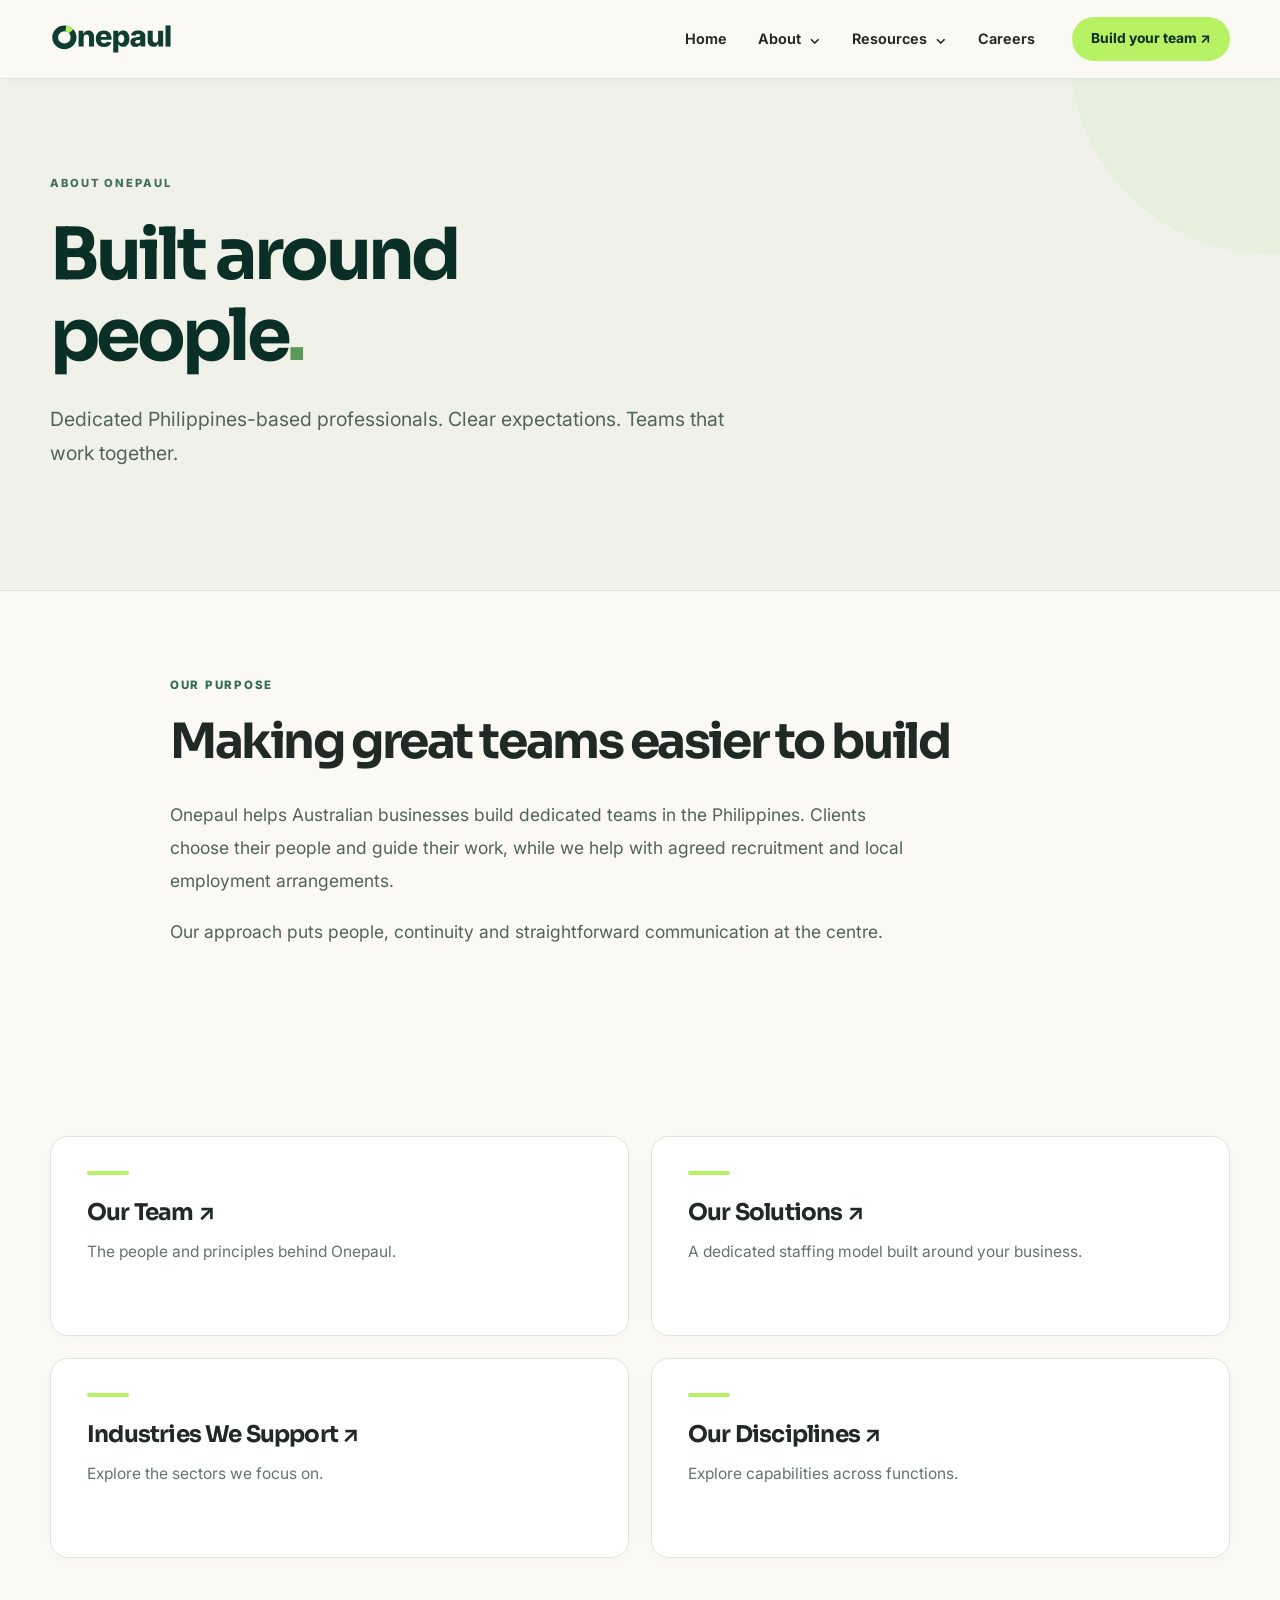
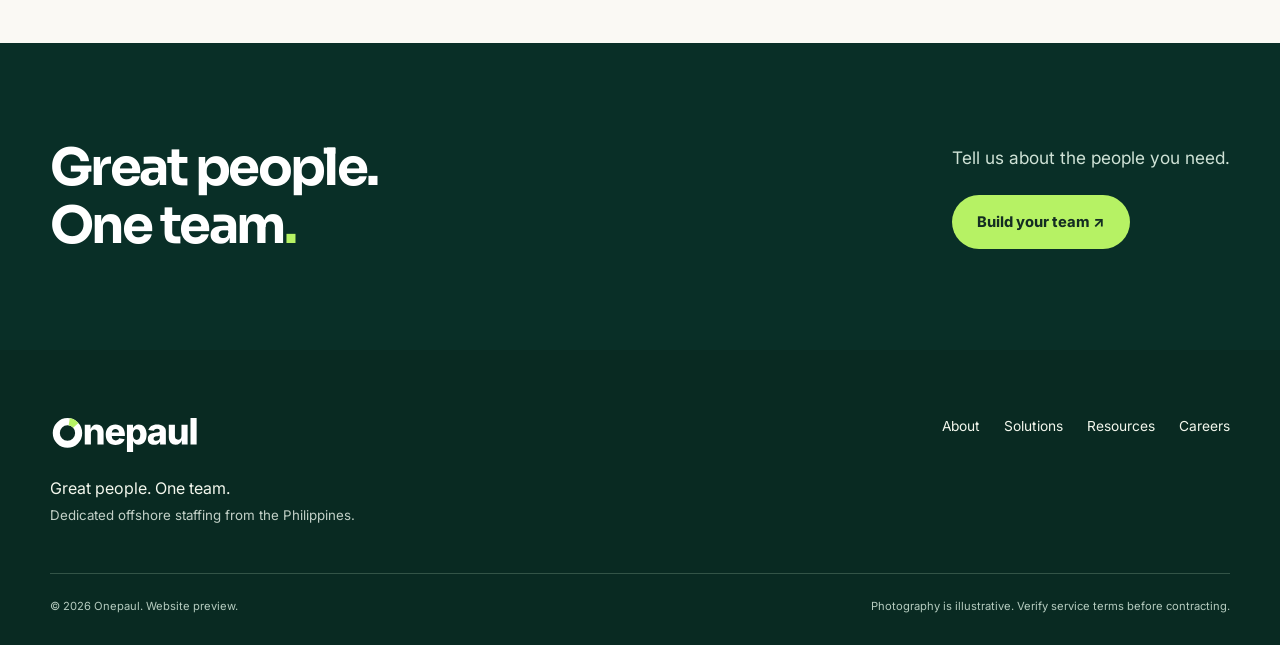
==== commit d15af251: "Embed critical menu layout and bust stylesheet cache: about/index.html" ====
--- a/about/index.html
+++ b/about/index.html
@@ -1 +1,14 @@
-<!doctype html><html lang="en-AU"><head><meta charset="utf-8"><meta name="viewport" content="width=device-width,initial-scale=1"><meta name="theme-color" content="#0f3d32"><title>About | Onepaul</title><meta name="description" content="Onepaul's people-first approach to dedicated offshore staffing."><link rel="icon" href="/assets/brandmark.svg" type="image/svg+xml"><link rel="preconnect" href="https://fonts.googleapis.com"><link rel="preconnect" href="https://fonts.gstatic.com" crossorigin><link href="https://fonts.googleapis.com/css2?family=Inter:wght@400;500;600;700&family=Sora:wght@400;500;600;700;800&display=swap" rel="stylesheet"><link rel="stylesheet" href="/styles.css?v=20261117-4"><link rel="stylesheet" href="/navigation.css?v=20261117-4"></head><body><header class="header"><div class="shell nav nav-v3"><a class="brand" href="/" aria-label="Onepaul home"><img src="/assets/logo.svg" alt="Onepaul"></a><button type="button" class="menu-btn" aria-controls="nav-menu" aria-expanded="false">Menu ☰</button><nav id="nav-menu" aria-label="Main navigation"><a class="top-link" href="/">Home</a><details class="site-menu"><summary>About <span aria-hidden="true">⌄</span></summary><div class="site-submenu"><a href="/about/">About Onepaul</a><a href="/about/team/">Our Team</a><a href="/about/solutions/">Our Solutions</a><a href="/about/industries/">Industries We Support</a><a class="subitem" href="/about/industries/technology-startups/">Technology &amp; Startups</a><a class="subitem" href="/about/industries/finance-accounting/">Finance &amp; Accounting</a><a class="subitem" href="/about/industries/health-insurance/">Health &amp; Insurance</a><a href="/about/disciplines/">Our Disciplines</a></div></details><details class="site-menu"><summary>Resources <span aria-hidden="true">⌄</span></summary><div class="site-submenu"><a href="/resources/">Resources Overview</a><a href="/resources/articles/">Articles &amp; Insights</a><a href="/resources/case-studies/">Case Studies</a><a href="/resources/team-builder/">Team Builder &amp; Calculator</a></div></details><a class="top-link" href="/careers/">Careers</a><a class="nav-action" href="/#contact">Build your team ↗</a></nav></div></header><main><section class="subhero"><div class="shell"><p class="eyebrow light">ABOUT ONEPAUL</p><h1>Built around<br>people<span class='lime'>.</span></h1><p>Dedicated Philippines-based professionals. Clear expectations. Teams that work together.</p></div></section><section class="section sub-section"><div class="shell editorial"><p class="eyebrow">OUR PURPOSE</p><h2>Making great teams easier to build</h2><p>Onepaul helps Australian businesses build dedicated teams in the Philippines. Clients choose their people and guide their work, while we help with agreed recruitment and local employment arrangements.</p><p>Our approach puts people, continuity and straightforward communication at the centre.</p></div></section><section class="section sub-section"><div class="shell link-grid"><a class="link-card" href="/about/team/"><h3>Our Team ↗</h3><p>The people and principles behind Onepaul.</p></a><a class="link-card" href="/about/solutions/"><h3>Our Solutions ↗</h3><p>A dedicated staffing model built around your business.</p></a><a class="link-card" href="/about/industries/"><h3>Industries We Support ↗</h3><p>Explore the sectors we focus on.</p></a><a class="link-card" href="/about/disciplines/"><h3>Our Disciplines ↗</h3><p>Explore capabilities across functions.</p></a></div></section><section class="page-cta"><div class="shell"><h2>Great people.<br>One team<span class="lime">.</span></h2><p>Tell us about the people you need.</p><a class="button button-lime" href="/#contact">Build your team ↗</a></div></section></main><footer><div class="shell footer-top"><div><a href="/"><img src="/assets/logo-white.svg" alt="Onepaul"></a><p>Great people. One team.</p><small>Dedicated offshore staffing from the Philippines.</small></div><div class="footer-links"><a href="/about/">About</a><a href="/about/solutions/">Solutions</a><a href="/resources/">Resources</a><a href="/careers/">Careers</a></div></div><div class="shell footer-bottom"><small>© 2026 Onepaul. Website preview.</small><small>Photography is illustrative. Verify service terms before contracting.</small></div></footer><script src="/script.js?v=20261117-4"></script></body></html>+<!doctype html><html lang="en-AU"><head><meta charset="utf-8"><meta name="viewport" content="width=device-width,initial-scale=1"><meta name="theme-color" content="#0f3d32"><title>About | Onepaul</title><meta name="description" content="Onepaul's people-first approach to dedicated offshore staffing."><link rel="icon" href="/assets/brandmark.svg" type="image/svg+xml"><link rel="preconnect" href="https://fonts.googleapis.com"><link rel="preconnect" href="https://fonts.gstatic.com" crossorigin><link href="https://fonts.googleapis.com/css2?family=Inter:wght@400;500;600;700&family=Sora:wght@400;500;600;700;800&display=swap" rel="stylesheet"><link rel="stylesheet" href="/styles.css?v=20261117-5"><link rel="stylesheet" href="/navigation.css?v=20261117-5"><style id="onepaul-critical-nav-v5">
+.header .nav-v3{display:flex;align-items:center;justify-content:space-between;gap:24px;min-height:78px;flex-wrap:nowrap}
+.header .nav-v3 #nav-menu{display:flex;align-items:center;gap:17px;flex-wrap:nowrap;position:static;max-height:none;overflow:visible}
+.header .nav-v3 .site-menu{position:relative;display:block;flex:0 0 auto}
+.header .nav-v3 .site-menu>summary{list-style:none;cursor:pointer;white-space:nowrap;font-weight:650}
+.header .nav-v3 .site-menu>summary::-webkit-details-marker{display:none}
+.header .nav-v3 .site-menu:not([open])>.site-submenu{display:none!important}
+.header .nav-v3 .site-menu[open]>.site-submenu{display:grid!important;position:absolute!important;top:100%;left:-55px;z-index:1000;background:#fff;border:1px solid #dce5db;border-radius:14px;padding:18px;box-shadow:0 18px 42px #0e30252e;width:500px;grid-template-columns:1fr 1fr;gap:5px}
+.header .nav-v3 .site-menu:nth-of-type(2)[open]>.site-submenu{width:315px;grid-template-columns:1fr}
+.header .nav-v3 .site-submenu>a{display:block;white-space:normal;font-size:.85rem;line-height:1.4;padding:9px 12px;text-decoration:none}
+.header .nav-v3 .site-submenu>a:hover{background:#eaf1e5}
+.header .nav-v3 #nav-menu>a{white-space:nowrap}
+@media(max-width:720px){.header .nav-v3{min-height:72px}.header .nav-v3 #nav-menu{display:none!important;position:absolute!important;top:72px;left:0;right:0;background:#faf9f4;padding:20px;max-height:calc(100dvh - 72px);overflow-y:auto;flex-direction:column;align-items:stretch}.header .nav-v3 #nav-menu.open{display:flex!important}.header .nav-v3 .site-menu[open]>.site-submenu{position:static!important;display:block!important;width:auto!important;padding:9px;background:#edf2e8;box-shadow:none;border:0}.header .nav-v3 .site-menu>summary{padding:12px}.header .nav-v3 .menu-btn{display:block}}
+</style></head><body><header class="header"><div class="shell nav nav-v3"><a class="brand" href="/" aria-label="Onepaul home"><img src="/assets/logo.svg" alt="Onepaul"></a><button type="button" class="menu-btn" aria-controls="nav-menu" aria-expanded="false">Menu ☰</button><nav id="nav-menu" aria-label="Main navigation"><a class="top-link" href="/">Home</a><details class="site-menu"><summary>About <span aria-hidden="true">⌄</span></summary><div class="site-submenu"><a href="/about/">About Onepaul</a><a href="/about/team/">Our Team</a><a href="/about/solutions/">Our Solutions</a><a href="/about/industries/">Industries We Support</a><a class="subitem" href="/about/industries/technology-startups/">Technology &amp; Startups</a><a class="subitem" href="/about/industries/finance-accounting/">Finance &amp; Accounting</a><a class="subitem" href="/about/industries/health-insurance/">Health &amp; Insurance</a><a href="/about/disciplines/">Our Disciplines</a></div></details><details class="site-menu"><summary>Resources <span aria-hidden="true">⌄</span></summary><div class="site-submenu"><a href="/resources/">Resources Overview</a><a href="/resources/articles/">Articles &amp; Insights</a><a href="/resources/case-studies/">Case Studies</a><a href="/resources/team-builder/">Team Builder &amp; Calculator</a></div></details><a class="top-link" href="/careers/">Careers</a><a class="nav-action" href="/#contact">Build your team ↗</a></nav></div></header><main><section class="subhero"><div class="shell"><p class="eyebrow light">ABOUT ONEPAUL</p><h1>Built around<br>people<span class='lime'>.</span></h1><p>Dedicated Philippines-based professionals. Clear expectations. Teams that work together.</p></div></section><section class="section sub-section"><div class="shell editorial"><p class="eyebrow">OUR PURPOSE</p><h2>Making great teams easier to build</h2><p>Onepaul helps Australian businesses build dedicated teams in the Philippines. Clients choose their people and guide their work, while we help with agreed recruitment and local employment arrangements.</p><p>Our approach puts people, continuity and straightforward communication at the centre.</p></div></section><section class="section sub-section"><div class="shell link-grid"><a class="link-card" href="/about/team/"><h3>Our Team ↗</h3><p>The people and principles behind Onepaul.</p></a><a class="link-card" href="/about/solutions/"><h3>Our Solutions ↗</h3><p>A dedicated staffing model built around your business.</p></a><a class="link-card" href="/about/industries/"><h3>Industries We Support ↗</h3><p>Explore the sectors we focus on.</p></a><a class="link-card" href="/about/disciplines/"><h3>Our Disciplines ↗</h3><p>Explore capabilities across functions.</p></a></div></section><section class="page-cta"><div class="shell"><h2>Great people.<br>One team<span class="lime">.</span></h2><p>Tell us about the people you need.</p><a class="button button-lime" href="/#contact">Build your team ↗</a></div></section></main><footer><div class="shell footer-top"><div><a href="/"><img src="/assets/logo-white.svg" alt="Onepaul"></a><p>Great people. One team.</p><small>Dedicated offshore staffing from the Philippines.</small></div><div class="footer-links"><a href="/about/">About</a><a href="/about/solutions/">Solutions</a><a href="/resources/">Resources</a><a href="/careers/">Careers</a></div></div><div class="shell footer-bottom"><small>© 2026 Onepaul. Website preview.</small><small>Photography is illustrative. Verify service terms before contracting.</small></div></footer><script src="/script.js?v=20261117-5"></script></body></html>
--- a/navigation.css
+++ b/navigation.css
@@ -0,0 +1,44 @@
+/* Onepaul v4 — native <details> navigation: deliberately isolated from legacy dropdown rules */
+@media(min-width:721px){
+.header .nav.nav-v3{height:78px;min-height:78px;display:flex;flex-wrap:nowrap;justify-content:space-between;align-items:center;gap:32px}
+.header .nav-v3 .brand{flex:0 0 auto}
+.header .nav-v3 .brand img{display:block;width:148px}
+.header .nav-v3 #nav-menu{display:flex!important;flex-direction:row;align-items:center;justify-content:flex-end;flex-wrap:nowrap;gap:14px;position:static!important;overflow:visible!important;max-height:none!important;min-width:0;padding:0!important;background:transparent;box-shadow:none}
+.header .nav-v3 #nav-menu>.top-link,.header .nav-v3 #nav-menu>.nav-action{white-space:nowrap;flex-shrink:0;text-decoration:none}
+.header .nav-v3 #nav-menu>.top-link{padding:11px 7px;font-size:.9rem;font-weight:650}
+.header .nav-v3 #nav-menu>.site-menu{display:block;position:relative;flex:0 0 auto;padding:0;margin:0;min-width:0}
+.header .nav-v3 #nav-menu>.site-menu>summary{display:flex;align-items:center;gap:8px;padding:11px 7px;font-size:.9rem;font-weight:650;line-height:1.4;white-space:nowrap;cursor:pointer;list-style:none;border-radius:7px}
+.header .nav-v3 #nav-menu>.site-menu>summary::-webkit-details-marker{display:none}
+.header .nav-v3 #nav-menu>.site-menu>summary:hover,.header .nav-v3 #nav-menu>.site-menu[open]>summary{background:#eaf1e5;color:#0f3d32}
+.header .nav-v3 #nav-menu>.site-menu:not([open])>.site-submenu{display:none!important}
+.header .nav-v3 #nav-menu>.site-menu[open]>.site-submenu{position:absolute!important;display:grid!important;top:calc(100% + 12px);left:-90px;z-index:1000;width:520px;max-width:calc(100vw - 48px);grid-template-columns:repeat(2,minmax(0,1fr));gap:4px 9px;padding:20px;background:white;border:1px solid #d9e4d8;border-radius:14px;box-shadow:0 24px 56px #0c2c2030}
+.header .nav-v3 #nav-menu>.site-menu:nth-of-type(2)[open]>.site-submenu{left:-35px;width:315px;grid-template-columns:1fr}
+.header .nav-v3 .site-submenu>a{display:block!important;float:none!important;position:static!important;white-space:normal!important;line-height:1.4;padding:11px 13px;border-radius:8px;text-decoration:none;font-size:.85rem;font-weight:650;color:#253f32}
+.header .nav-v3 .site-submenu>a:hover,.header .nav-v3 .site-submenu>a:focus{background:#edf3e8}
+.header .nav-v3 .site-submenu>a.subitem{font-size:.8rem;color:#5b6d5f;font-weight:500;padding-left:20px}
+.header .nav-v3 #nav-menu>.nav-action{margin:0 0 0 13px;padding:12px 19px!important;font-size:.86rem!important;line-height:1.4;border-radius:80px;background:#b6f264;color:#153325;font-weight:750}
+.header .nav-v3 .menu-btn{display:none}
+}
+@media(min-width:721px) and (max-width:970px){
+.header .nav.nav-v3{gap:14px}
+.header .nav-v3 .brand img{width:125px}
+.header .nav-v3 #nav-menu{gap:6px}
+.header .nav-v3 #nav-menu>.top-link,.header .nav-v3 #nav-menu>.site-menu>summary{font-size:.79rem;padding:10px 4px}
+.header .nav-v3 #nav-menu>.nav-action{font-size:.76rem!important;margin-left:5px;padding:10px 13px!important}
+}
+@media(max-width:720px){
+.header .nav.nav-v3{height:72px;display:flex;align-items:center;justify-content:space-between}
+.header .nav-v3 .brand img{width:130px}
+.header .nav-v3 .menu-btn{display:block;background:#0f3d32;color:white;border:none;border-radius:9px;padding:9px 15px}
+.header .nav-v3 #nav-menu{display:none!important;position:absolute!important;top:72px;left:0;right:0;z-index:99;flex-direction:column!important;align-items:stretch!important;max-height:calc(100dvh - 72px);overflow-y:auto;padding:16px 20px 24px;background:#faf9f4;box-shadow:0 18px 35px #092b2226}
+.header .nav-v3 #nav-menu.open{display:flex!important}
+.header .nav-v3 #nav-menu>.top-link{padding:12px 14px;text-decoration:none;font-weight:700;font-size:1rem}
+.header .nav-v3 #nav-menu>.site-menu{display:block;border-bottom:1px solid #e1e9df;padding:0;margin:0}
+.header .nav-v3 #nav-menu>.site-menu>summary{display:flex;justify-content:space-between;align-items:center;padding:13px 14px;cursor:pointer;list-style:none;font-size:1rem;font-weight:700}
+.header .nav-v3 #nav-menu>.site-menu>summary::-webkit-details-marker{display:none}
+.header .nav-v3 #nav-menu>.site-menu:not([open])>.site-submenu{display:none!important}
+.header .nav-v3 #nav-menu>.site-menu[open]>.site-submenu{display:block!important;position:static!important;width:auto!important;min-width:0!important;max-width:none!important;padding:7px!important;margin:0 0 10px!important;box-shadow:none!important;background:#edf2e8;border:0;border-radius:10px;max-height:none!important}
+.header .nav-v3 .site-submenu>a{display:block!important;padding:10px 14px!important;font-size:.9rem!important;text-decoration:none!important;font-weight:600!important;line-height:1.4}
+.header .nav-v3 .site-submenu>a.subitem{padding-left:26px!important;color:#556a5b!important;font-size:.83rem!important}
+.header .nav-v3 #nav-menu>.nav-action{display:block!important;margin:18px 0 0!important;text-align:center;padding:13px 20px!important;background:#b6f264;border-radius:99px;font-weight:750}
+}
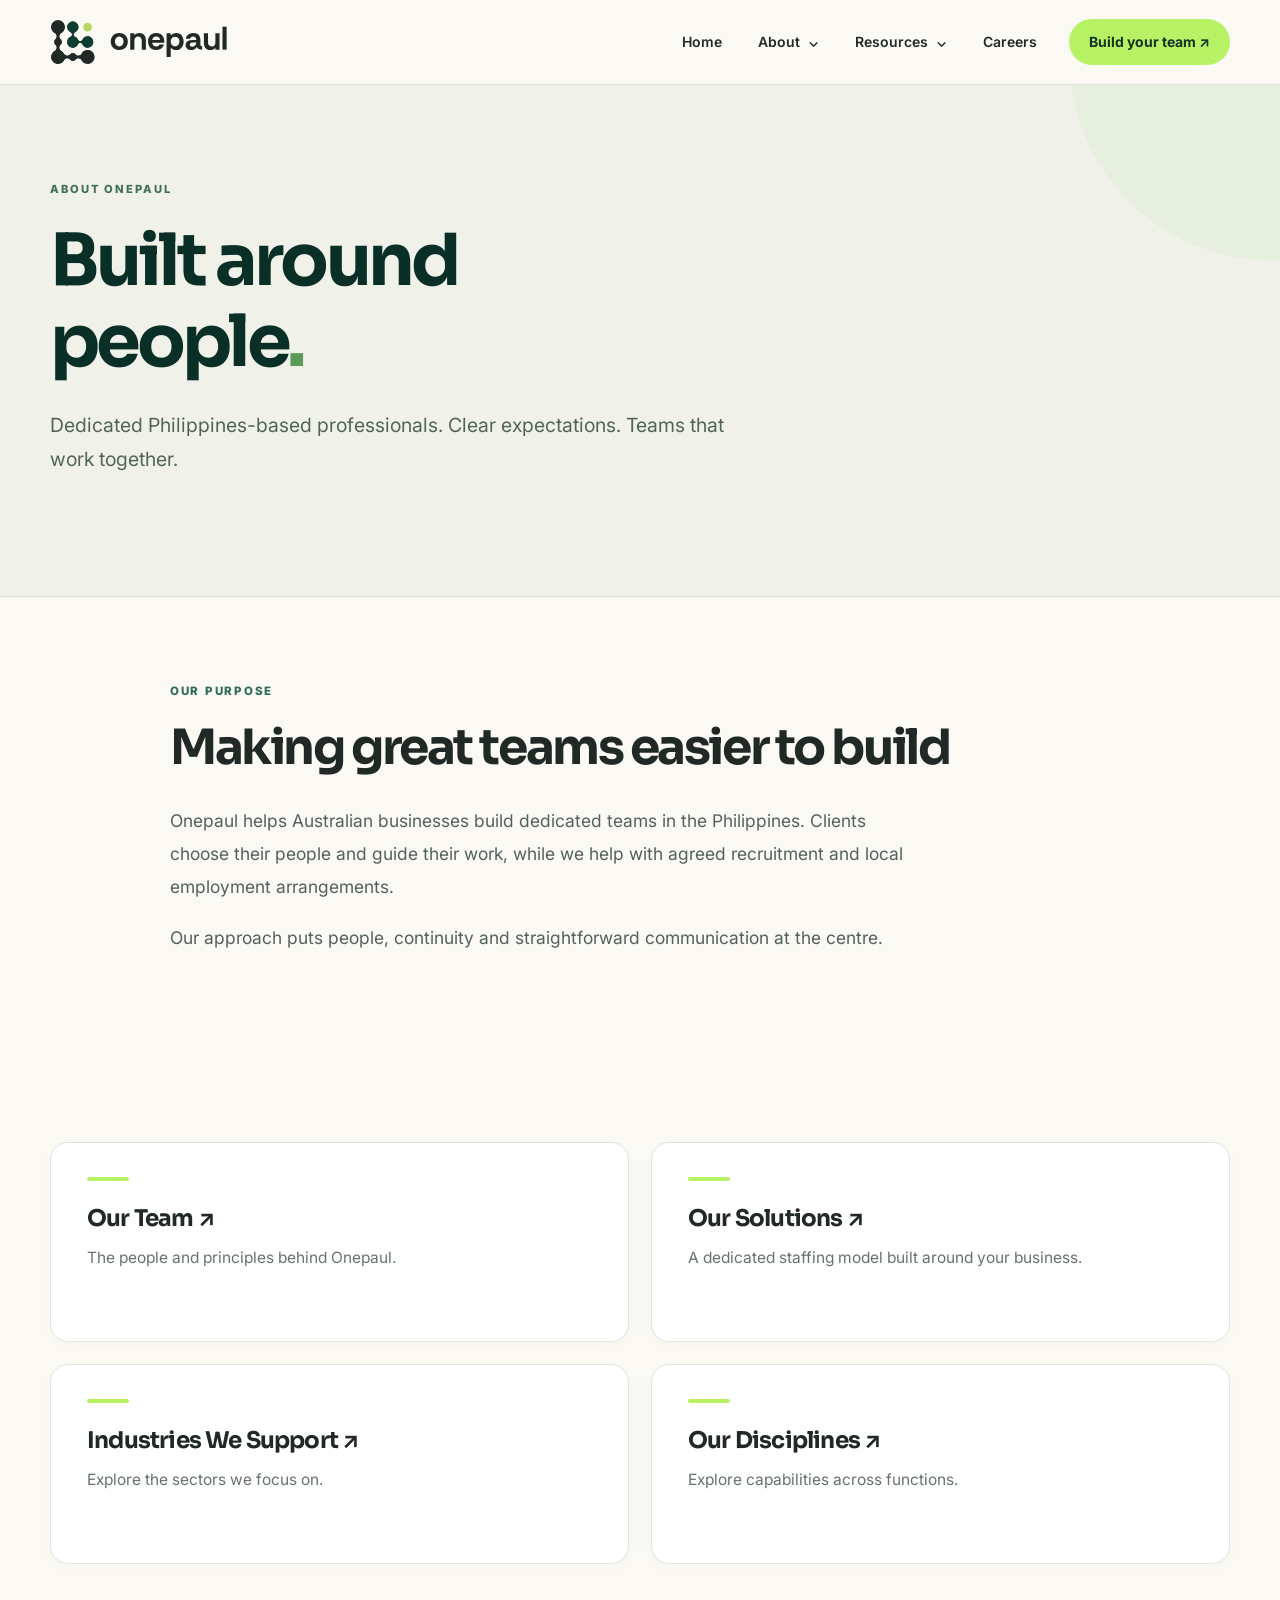
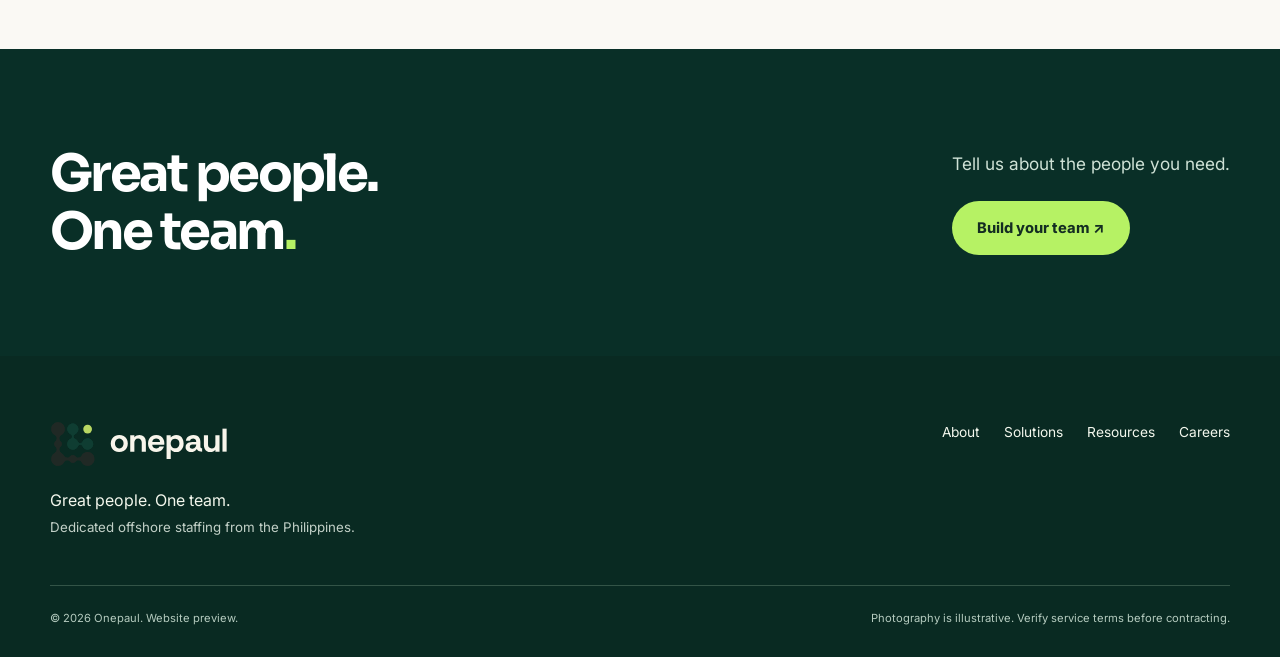
==== commit 0095ad85: "Unify responsive navigation across all pages and remove conflicting menu overrides" ====
--- a/about/index.html
+++ b/about/index.html
@@ -1,14 +1 @@
-<!doctype html><html lang="en-AU"><head><meta charset="utf-8"><meta name="viewport" content="width=device-width,initial-scale=1"><meta name="theme-color" content="#0f3d32"><title>About | Onepaul</title><meta name="description" content="Onepaul's people-first approach to dedicated offshore staffing."><link rel="icon" href="/assets/brandmark.svg" type="image/svg+xml"><link rel="preconnect" href="https://fonts.googleapis.com"><link rel="preconnect" href="https://fonts.gstatic.com" crossorigin><link href="https://fonts.googleapis.com/css2?family=Inter:wght@400;500;600;700&family=Sora:wght@400;500;600;700;800&display=swap" rel="stylesheet"><link rel="stylesheet" href="/styles.css?v=20261117-5"><link rel="stylesheet" href="/navigation.css?v=20261117-5"><style id="onepaul-critical-nav-v5">
-.header .nav-v3{display:flex;align-items:center;justify-content:space-between;gap:24px;min-height:78px;flex-wrap:nowrap}
-.header .nav-v3 #nav-menu{display:flex;align-items:center;gap:17px;flex-wrap:nowrap;position:static;max-height:none;overflow:visible}
-.header .nav-v3 .site-menu{position:relative;display:block;flex:0 0 auto}
-.header .nav-v3 .site-menu>summary{list-style:none;cursor:pointer;white-space:nowrap;font-weight:650}
-.header .nav-v3 .site-menu>summary::-webkit-details-marker{display:none}
-.header .nav-v3 .site-menu:not([open])>.site-submenu{display:none!important}
-.header .nav-v3 .site-menu[open]>.site-submenu{display:grid!important;position:absolute!important;top:100%;left:-55px;z-index:1000;background:#fff;border:1px solid #dce5db;border-radius:14px;padding:18px;box-shadow:0 18px 42px #0e30252e;width:500px;grid-template-columns:1fr 1fr;gap:5px}
-.header .nav-v3 .site-menu:nth-of-type(2)[open]>.site-submenu{width:315px;grid-template-columns:1fr}
-.header .nav-v3 .site-submenu>a{display:block;white-space:normal;font-size:.85rem;line-height:1.4;padding:9px 12px;text-decoration:none}
-.header .nav-v3 .site-submenu>a:hover{background:#eaf1e5}
-.header .nav-v3 #nav-menu>a{white-space:nowrap}
-@media(max-width:720px){.header .nav-v3{min-height:72px}.header .nav-v3 #nav-menu{display:none!important;position:absolute!important;top:72px;left:0;right:0;background:#faf9f4;padding:20px;max-height:calc(100dvh - 72px);overflow-y:auto;flex-direction:column;align-items:stretch}.header .nav-v3 #nav-menu.open{display:flex!important}.header .nav-v3 .site-menu[open]>.site-submenu{position:static!important;display:block!important;width:auto!important;padding:9px;background:#edf2e8;box-shadow:none;border:0}.header .nav-v3 .site-menu>summary{padding:12px}.header .nav-v3 .menu-btn{display:block}}
-</style></head><body><header class="header"><div class="shell nav nav-v3"><a class="brand" href="/" aria-label="Onepaul home"><img src="/assets/logo.svg" alt="Onepaul"></a><button type="button" class="menu-btn" aria-controls="nav-menu" aria-expanded="false">Menu ☰</button><nav id="nav-menu" aria-label="Main navigation"><a class="top-link" href="/">Home</a><details class="site-menu"><summary>About <span aria-hidden="true">⌄</span></summary><div class="site-submenu"><a href="/about/">About Onepaul</a><a href="/about/team/">Our Team</a><a href="/about/solutions/">Our Solutions</a><a href="/about/industries/">Industries We Support</a><a class="subitem" href="/about/industries/technology-startups/">Technology &amp; Startups</a><a class="subitem" href="/about/industries/finance-accounting/">Finance &amp; Accounting</a><a class="subitem" href="/about/industries/health-insurance/">Health &amp; Insurance</a><a href="/about/disciplines/">Our Disciplines</a></div></details><details class="site-menu"><summary>Resources <span aria-hidden="true">⌄</span></summary><div class="site-submenu"><a href="/resources/">Resources Overview</a><a href="/resources/articles/">Articles &amp; Insights</a><a href="/resources/case-studies/">Case Studies</a><a href="/resources/team-builder/">Team Builder &amp; Calculator</a></div></details><a class="top-link" href="/careers/">Careers</a><a class="nav-action" href="/#contact">Build your team ↗</a></nav></div></header><main><section class="subhero"><div class="shell"><p class="eyebrow light">ABOUT ONEPAUL</p><h1>Built around<br>people<span class='lime'>.</span></h1><p>Dedicated Philippines-based professionals. Clear expectations. Teams that work together.</p></div></section><section class="section sub-section"><div class="shell editorial"><p class="eyebrow">OUR PURPOSE</p><h2>Making great teams easier to build</h2><p>Onepaul helps Australian businesses build dedicated teams in the Philippines. Clients choose their people and guide their work, while we help with agreed recruitment and local employment arrangements.</p><p>Our approach puts people, continuity and straightforward communication at the centre.</p></div></section><section class="section sub-section"><div class="shell link-grid"><a class="link-card" href="/about/team/"><h3>Our Team ↗</h3><p>The people and principles behind Onepaul.</p></a><a class="link-card" href="/about/solutions/"><h3>Our Solutions ↗</h3><p>A dedicated staffing model built around your business.</p></a><a class="link-card" href="/about/industries/"><h3>Industries We Support ↗</h3><p>Explore the sectors we focus on.</p></a><a class="link-card" href="/about/disciplines/"><h3>Our Disciplines ↗</h3><p>Explore capabilities across functions.</p></a></div></section><section class="page-cta"><div class="shell"><h2>Great people.<br>One team<span class="lime">.</span></h2><p>Tell us about the people you need.</p><a class="button button-lime" href="/#contact">Build your team ↗</a></div></section></main><footer><div class="shell footer-top"><div><a href="/"><img src="/assets/logo-white.svg" alt="Onepaul"></a><p>Great people. One team.</p><small>Dedicated offshore staffing from the Philippines.</small></div><div class="footer-links"><a href="/about/">About</a><a href="/about/solutions/">Solutions</a><a href="/resources/">Resources</a><a href="/careers/">Careers</a></div></div><div class="shell footer-bottom"><small>© 2026 Onepaul. Website preview.</small><small>Photography is illustrative. Verify service terms before contracting.</small></div></footer><script src="/script.js?v=20261117-5"></script></body></html>+<!doctype html><html lang="en-AU"><head><meta charset="utf-8"><meta name="viewport" content="width=device-width,initial-scale=1"><meta name="theme-color" content="#0f3d32"><title>About | Onepaul</title><meta name="description" content="Onepaul's people-first approach to dedicated offshore staffing."><link rel="icon" href="/assets/brandmark.svg" type="image/svg+xml"><link rel="preconnect" href="https://fonts.googleapis.com"><link rel="preconnect" href="https://fonts.gstatic.com" crossorigin><link href="https://fonts.googleapis.com/css2?family=Inter:wght@400;500;600;700&family=Sora:wght@400;500;600;700;800&display=swap" rel="stylesheet"><link rel="stylesheet" href="/styles.css?v=20261117-5"><link rel="stylesheet" href="/navigation.css?v=20261122-1"></head><body><header class="op-header"><div class="shell op-bar"><a class="op-brand" href="/" aria-label="Onepaul home"><img src="/assets/logo.svg" alt="Onepaul" width="180" height="46"></a><button class="op-menu-toggle" type="button" aria-controls="op-navigation" aria-expanded="false"><span>Menu</span><span aria-hidden="true">☰</span></button><nav id="op-navigation" class="op-navigation" aria-label="Main navigation"><a class="op-top-link" href="/">Home</a><details class="op-dropdown"><summary>About <span aria-hidden="true">⌄</span></summary><div class="op-panel op-panel-about"><div><a href="/about/">About Onepaul</a><a href="/about/team/">Our Team</a><a href="/about/solutions/">Our Solutions</a><a href="/about/disciplines/">Our Disciplines</a></div><div><a class="op-industry-title" href="/about/industries/">Industries We Support</a><a href="/about/industries/technology-startups/">Technology &amp; Startups</a><a href="/about/industries/finance-accounting/">Finance &amp; Accounting</a><a href="/about/industries/health-insurance/">Health &amp; Insurance</a></div></div></details><details class="op-dropdown"><summary>Resources <span aria-hidden="true">⌄</span></summary><div class="op-panel op-panel-resources"><a href="/resources/">Resources Overview</a><a href="/resources/articles/">Articles &amp; Insights</a><a href="/resources/case-studies/">Case Studies</a><a href="/resources/team-builder/">Team Builder &amp; Calculator</a></div></details><a class="op-top-link" href="/careers/">Careers</a><a class="op-nav-action" href="/#contact">Build your team ↗</a></nav></div></header><main><section class="subhero"><div class="shell"><p class="eyebrow light">ABOUT ONEPAUL</p><h1>Built around<br>people<span class='lime'>.</span></h1><p>Dedicated Philippines-based professionals. Clear expectations. Teams that work together.</p></div></section><section class="section sub-section"><div class="shell editorial"><p class="eyebrow">OUR PURPOSE</p><h2>Making great teams easier to build</h2><p>Onepaul helps Australian businesses build dedicated teams in the Philippines. Clients choose their people and guide their work, while we help with agreed recruitment and local employment arrangements.</p><p>Our approach puts people, continuity and straightforward communication at the centre.</p></div></section><section class="section sub-section"><div class="shell link-grid"><a class="link-card" href="/about/team/"><h3>Our Team ↗</h3><p>The people and principles behind Onepaul.</p></a><a class="link-card" href="/about/solutions/"><h3>Our Solutions ↗</h3><p>A dedicated staffing model built around your business.</p></a><a class="link-card" href="/about/industries/"><h3>Industries We Support ↗</h3><p>Explore the sectors we focus on.</p></a><a class="link-card" href="/about/disciplines/"><h3>Our Disciplines ↗</h3><p>Explore capabilities across functions.</p></a></div></section><section class="page-cta"><div class="shell"><h2>Great people.<br>One team<span class="lime">.</span></h2><p>Tell us about the people you need.</p><a class="button button-lime" href="/#contact">Build your team ↗</a></div></section></main><footer><div class="shell footer-top"><div><a href="/"><img src="/assets/logo-white.svg" alt="Onepaul"></a><p>Great people. One team.</p><small>Dedicated offshore staffing from the Philippines.</small></div><div class="footer-links"><a href="/about/">About</a><a href="/about/solutions/">Solutions</a><a href="/resources/">Resources</a><a href="/careers/">Careers</a></div></div><div class="shell footer-bottom"><small>© 2026 Onepaul. Website preview.</small><small>Photography is illustrative. Verify service terms before contracting.</small></div></footer><script src="/script.js?v=20261122-1"></script></body></html>
--- a/navigation.css
+++ b/navigation.css
@@ -1,44 +1,29 @@
-/* Onepaul v4 — native <details> navigation: deliberately isolated from legacy dropdown rules */
-@media(min-width:721px){
-.header .nav.nav-v3{height:78px;min-height:78px;display:flex;flex-wrap:nowrap;justify-content:space-between;align-items:center;gap:32px}
-.header .nav-v3 .brand{flex:0 0 auto}
-.header .nav-v3 .brand img{display:block;width:148px}
-.header .nav-v3 #nav-menu{display:flex!important;flex-direction:row;align-items:center;justify-content:flex-end;flex-wrap:nowrap;gap:14px;position:static!important;overflow:visible!important;max-height:none!important;min-width:0;padding:0!important;background:transparent;box-shadow:none}
-.header .nav-v3 #nav-menu>.top-link,.header .nav-v3 #nav-menu>.nav-action{white-space:nowrap;flex-shrink:0;text-decoration:none}
-.header .nav-v3 #nav-menu>.top-link{padding:11px 7px;font-size:.9rem;font-weight:650}
-.header .nav-v3 #nav-menu>.site-menu{display:block;position:relative;flex:0 0 auto;padding:0;margin:0;min-width:0}
-.header .nav-v3 #nav-menu>.site-menu>summary{display:flex;align-items:center;gap:8px;padding:11px 7px;font-size:.9rem;font-weight:650;line-height:1.4;white-space:nowrap;cursor:pointer;list-style:none;border-radius:7px}
-.header .nav-v3 #nav-menu>.site-menu>summary::-webkit-details-marker{display:none}
-.header .nav-v3 #nav-menu>.site-menu>summary:hover,.header .nav-v3 #nav-menu>.site-menu[open]>summary{background:#eaf1e5;color:#0f3d32}
-.header .nav-v3 #nav-menu>.site-menu:not([open])>.site-submenu{display:none!important}
-.header .nav-v3 #nav-menu>.site-menu[open]>.site-submenu{position:absolute!important;display:grid!important;top:calc(100% + 12px);left:-90px;z-index:1000;width:520px;max-width:calc(100vw - 48px);grid-template-columns:repeat(2,minmax(0,1fr));gap:4px 9px;padding:20px;background:white;border:1px solid #d9e4d8;border-radius:14px;box-shadow:0 24px 56px #0c2c2030}
-.header .nav-v3 #nav-menu>.site-menu:nth-of-type(2)[open]>.site-submenu{left:-35px;width:315px;grid-template-columns:1fr}
-.header .nav-v3 .site-submenu>a{display:block!important;float:none!important;position:static!important;white-space:normal!important;line-height:1.4;padding:11px 13px;border-radius:8px;text-decoration:none;font-size:.85rem;font-weight:650;color:#253f32}
-.header .nav-v3 .site-submenu>a:hover,.header .nav-v3 .site-submenu>a:focus{background:#edf3e8}
-.header .nav-v3 .site-submenu>a.subitem{font-size:.8rem;color:#5b6d5f;font-weight:500;padding-left:20px}
-.header .nav-v3 #nav-menu>.nav-action{margin:0 0 0 13px;padding:12px 19px!important;font-size:.86rem!important;line-height:1.4;border-radius:80px;background:#b6f264;color:#153325;font-weight:750}
-.header .nav-v3 .menu-btn{display:none}
+/* One shared navigation system. Isolated from legacy .nav and .header rules. */
+.op-header{position:sticky;top:0;z-index:100;background:#faf9f4;border-bottom:1px solid #dee4db}
+.op-bar{position:relative;display:flex;align-items:center;justify-content:space-between;gap:30px;min-height:84px}
+.op-brand{display:block;flex:0 0 auto;line-height:0}.op-brand img{display:block;width:180px;height:auto}
+.op-menu-toggle{display:none}
+.op-navigation{display:flex;align-items:center;gap:12px;min-width:0}
+.op-navigation a{text-decoration:none}.op-top-link,.op-dropdown>summary{display:flex;align-items:center;gap:8px;padding:12px;font-size:14px;font-weight:600;line-height:1.4;color:#202925;border-radius:8px;white-space:nowrap}
+.op-top-link:hover,.op-dropdown>summary:hover,.op-dropdown[open]>summary{background:#edf2e9}
+.op-dropdown{position:relative;margin:0;padding:0;border:0}
+.op-dropdown>summary{list-style:none;cursor:pointer}.op-dropdown>summary::-webkit-details-marker{display:none}.op-dropdown>summary::marker{content:''}
+.op-dropdown>summary span{transition:transform .15s}.op-dropdown[open]>summary span{transform:rotate(180deg)}
+.op-dropdown:not([open])>.op-panel{display:none}
+.op-panel{position:absolute;top:calc(100% + 12px);right:0;padding:14px;border:1px solid #dee4db;border-radius:14px;background:#fff;box-shadow:0 16px 44px #092f2720;max-width:calc(100vw - 48px);z-index:101}
+.op-panel-about{display:grid;grid-template-columns:1fr 1.2fr;gap:12px;width:540px;right:-150px}.op-panel-about>div+div{border-left:1px solid #e5eadd;padding-left:12px}
+.op-panel-resources{width:300px}
+.op-panel a{display:block;padding:11px 12px;border-radius:7px;font-size:14px;line-height:1.5;font-weight:500;color:#202925;white-space:normal}.op-panel a:hover{background:#f0f5e9}.op-panel .op-industry-title{font-weight:700;color:#0f3d32}
+.op-navigation a[aria-current=page],.op-dropdown>summary.is-current{color:#0f3d32;background:#e8f0dd}
+.op-navigation .op-nav-action{display:block;padding:13px 20px;margin-left:8px;background:#b6f264;color:#153325;border-radius:99px;font-size:14px;font-weight:700;line-height:1.4;white-space:nowrap}.op-navigation .op-nav-action:hover{background:#a5e252}
+.op-header a:focus-visible,.op-header button:focus-visible,.op-header summary:focus-visible{outline:3px solid #75b529;outline-offset:3px}
+@media(max-width:1050px) and (min-width:901px){.op-bar{gap:18px}.op-brand img{width:150px}.op-navigation{gap:5px}.op-top-link,.op-dropdown>summary{padding:10px;font-size:13px}.op-navigation .op-nav-action{margin-left:0;padding:12px 16px;font-size:13px}}
+@media(max-width:900px){
+.op-bar{min-height:76px}.op-brand img{width:160px}.op-menu-toggle{display:flex;align-items:center;gap:12px;border:0;border-radius:8px;background:#0f3d32;color:white;padding:10px 15px;font-size:14px;line-height:1.5;cursor:pointer}
+.op-navigation{display:none;position:absolute;top:100%;left:-24px;right:-24px;padding:16px 24px 24px;background:#faf9f4;border-bottom:1px solid #dee4db;box-shadow:0 18px 32px #092f2718;max-height:calc(100dvh - 76px);overflow-y:auto}
+.op-navigation.is-open{display:flex;flex-direction:column;align-items:stretch;gap:4px}.op-top-link,.op-dropdown>summary{padding:14px 12px;font-size:15px;min-height:48px}.op-dropdown>summary{justify-content:space-between}.op-dropdown{border-bottom:1px solid #e2e8dc}
+.op-panel{position:static;max-width:none;width:auto;margin:0 0 12px;border:0;box-shadow:none;background:#eef3e7;padding:8px;border-radius:10px}
+.op-panel-about{display:block}.op-panel-about>div+div{border-left:0;border-top:1px solid #d7e1ce;padding:8px 0 0;margin-top:8px}.op-panel a{font-size:14px;padding:12px}.op-navigation .op-nav-action{text-align:center;margin:14px 0 0;padding:15px}
 }
-@media(min-width:721px) and (max-width:970px){
-.header .nav.nav-v3{gap:14px}
-.header .nav-v3 .brand img{width:125px}
-.header .nav-v3 #nav-menu{gap:6px}
-.header .nav-v3 #nav-menu>.top-link,.header .nav-v3 #nav-menu>.site-menu>summary{font-size:.79rem;padding:10px 4px}
-.header .nav-v3 #nav-menu>.nav-action{font-size:.76rem!important;margin-left:5px;padding:10px 13px!important}
-}
-@media(max-width:720px){
-.header .nav.nav-v3{height:72px;display:flex;align-items:center;justify-content:space-between}
-.header .nav-v3 .brand img{width:130px}
-.header .nav-v3 .menu-btn{display:block;background:#0f3d32;color:white;border:none;border-radius:9px;padding:9px 15px}
-.header .nav-v3 #nav-menu{display:none!important;position:absolute!important;top:72px;left:0;right:0;z-index:99;flex-direction:column!important;align-items:stretch!important;max-height:calc(100dvh - 72px);overflow-y:auto;padding:16px 20px 24px;background:#faf9f4;box-shadow:0 18px 35px #092b2226}
-.header .nav-v3 #nav-menu.open{display:flex!important}
-.header .nav-v3 #nav-menu>.top-link{padding:12px 14px;text-decoration:none;font-weight:700;font-size:1rem}
-.header .nav-v3 #nav-menu>.site-menu{display:block;border-bottom:1px solid #e1e9df;padding:0;margin:0}
-.header .nav-v3 #nav-menu>.site-menu>summary{display:flex;justify-content:space-between;align-items:center;padding:13px 14px;cursor:pointer;list-style:none;font-size:1rem;font-weight:700}
-.header .nav-v3 #nav-menu>.site-menu>summary::-webkit-details-marker{display:none}
-.header .nav-v3 #nav-menu>.site-menu:not([open])>.site-submenu{display:none!important}
-.header .nav-v3 #nav-menu>.site-menu[open]>.site-submenu{display:block!important;position:static!important;width:auto!important;min-width:0!important;max-width:none!important;padding:7px!important;margin:0 0 10px!important;box-shadow:none!important;background:#edf2e8;border:0;border-radius:10px;max-height:none!important}
-.header .nav-v3 .site-submenu>a{display:block!important;padding:10px 14px!important;font-size:.9rem!important;text-decoration:none!important;font-weight:600!important;line-height:1.4}
-.header .nav-v3 .site-submenu>a.subitem{padding-left:26px!important;color:#556a5b!important;font-size:.83rem!important}
-.header .nav-v3 #nav-menu>.nav-action{display:block!important;margin:18px 0 0!important;text-align:center;padding:13px 20px!important;background:#b6f264;border-radius:99px;font-weight:750}
-}
+@media(max-width:720px){.op-navigation{left:-18px;right:-18px;padding-left:18px;padding-right:18px}.op-brand img{width:145px}}
+@media(prefers-reduced-motion:reduce){.op-dropdown>summary span{transition:none}}
